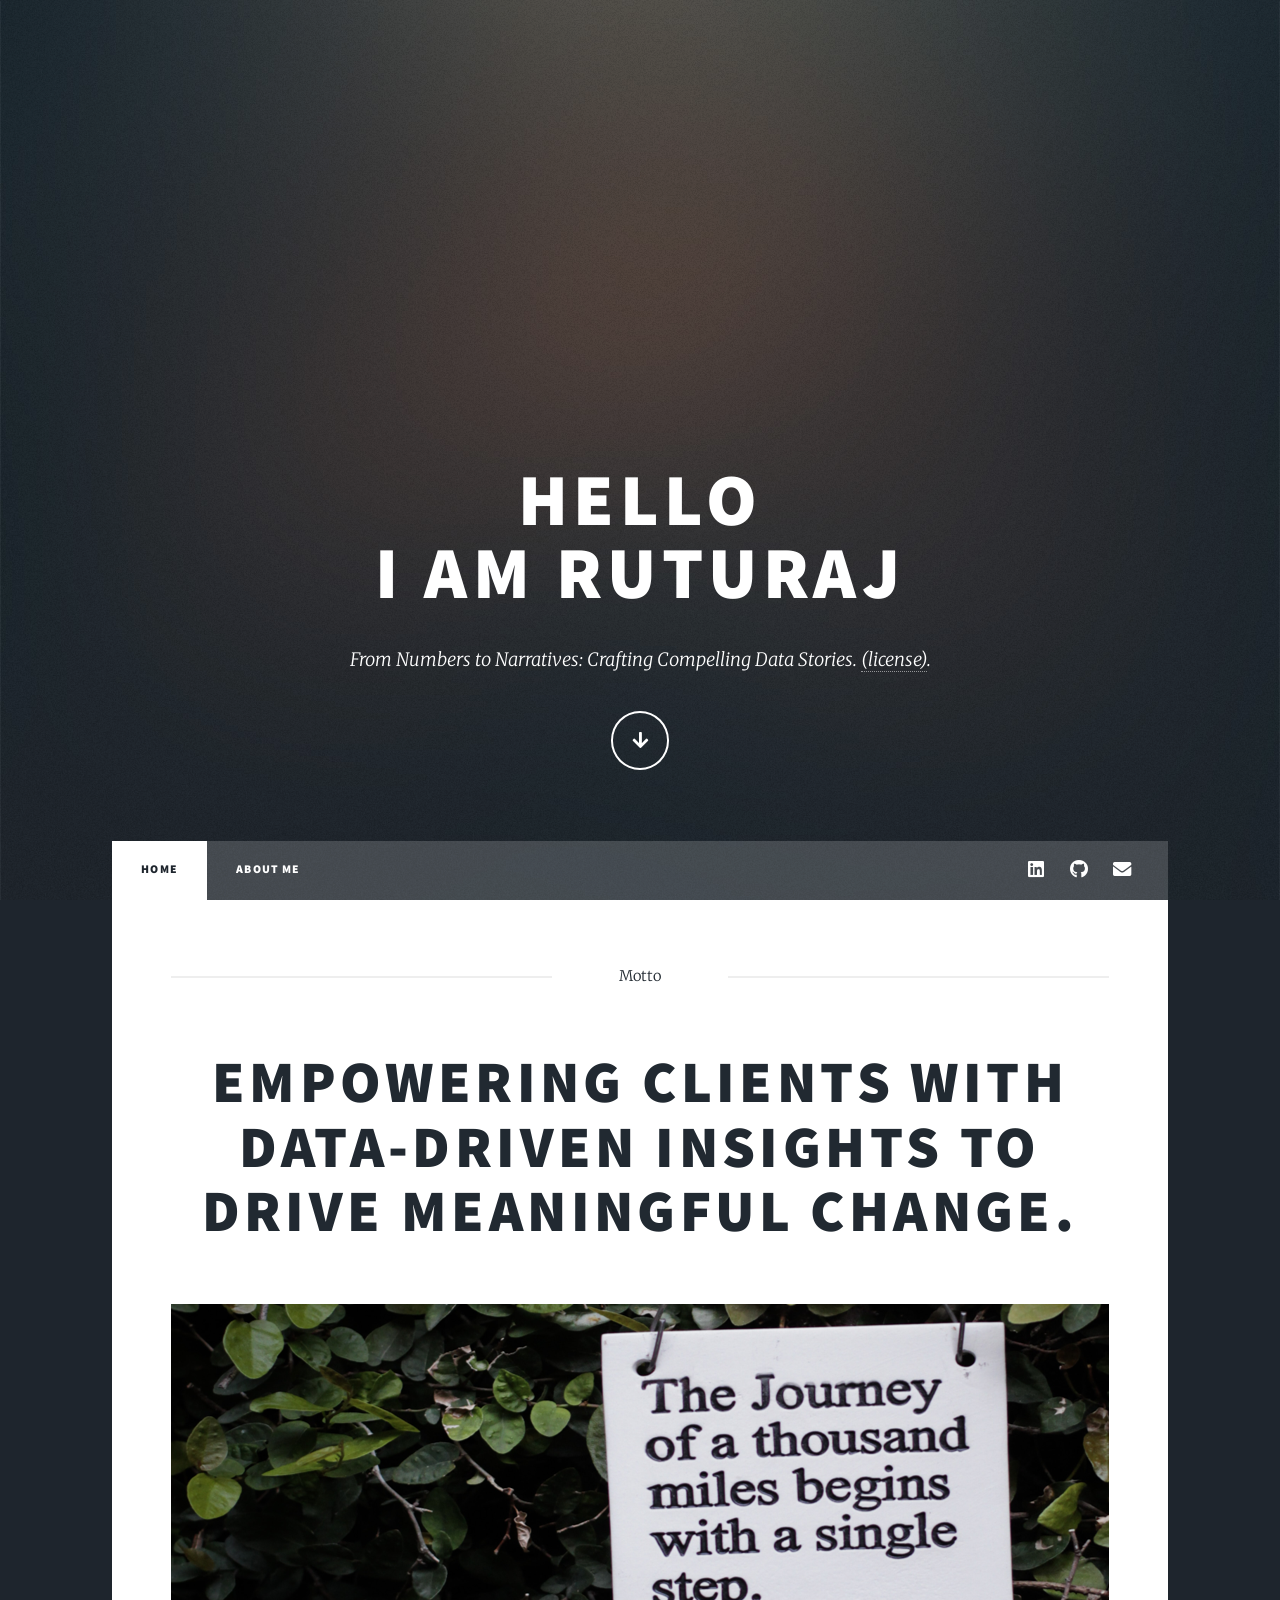
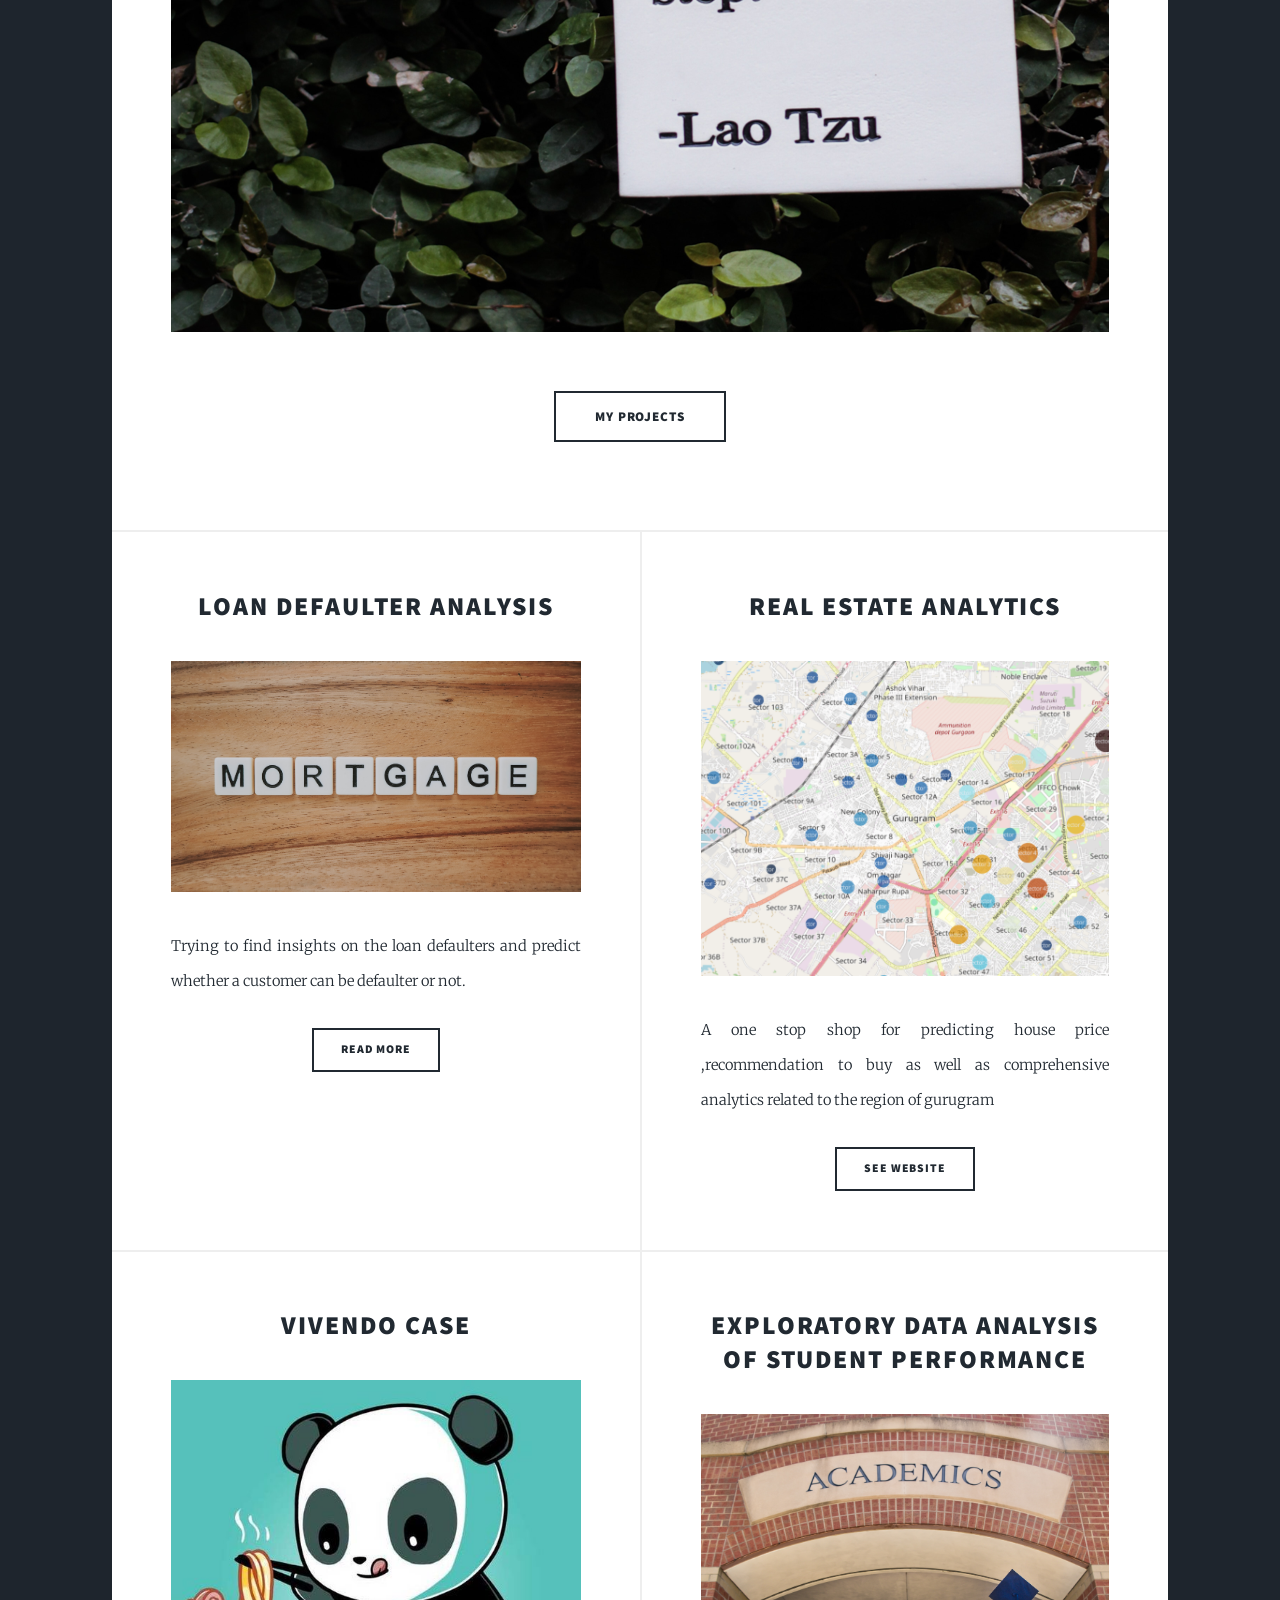
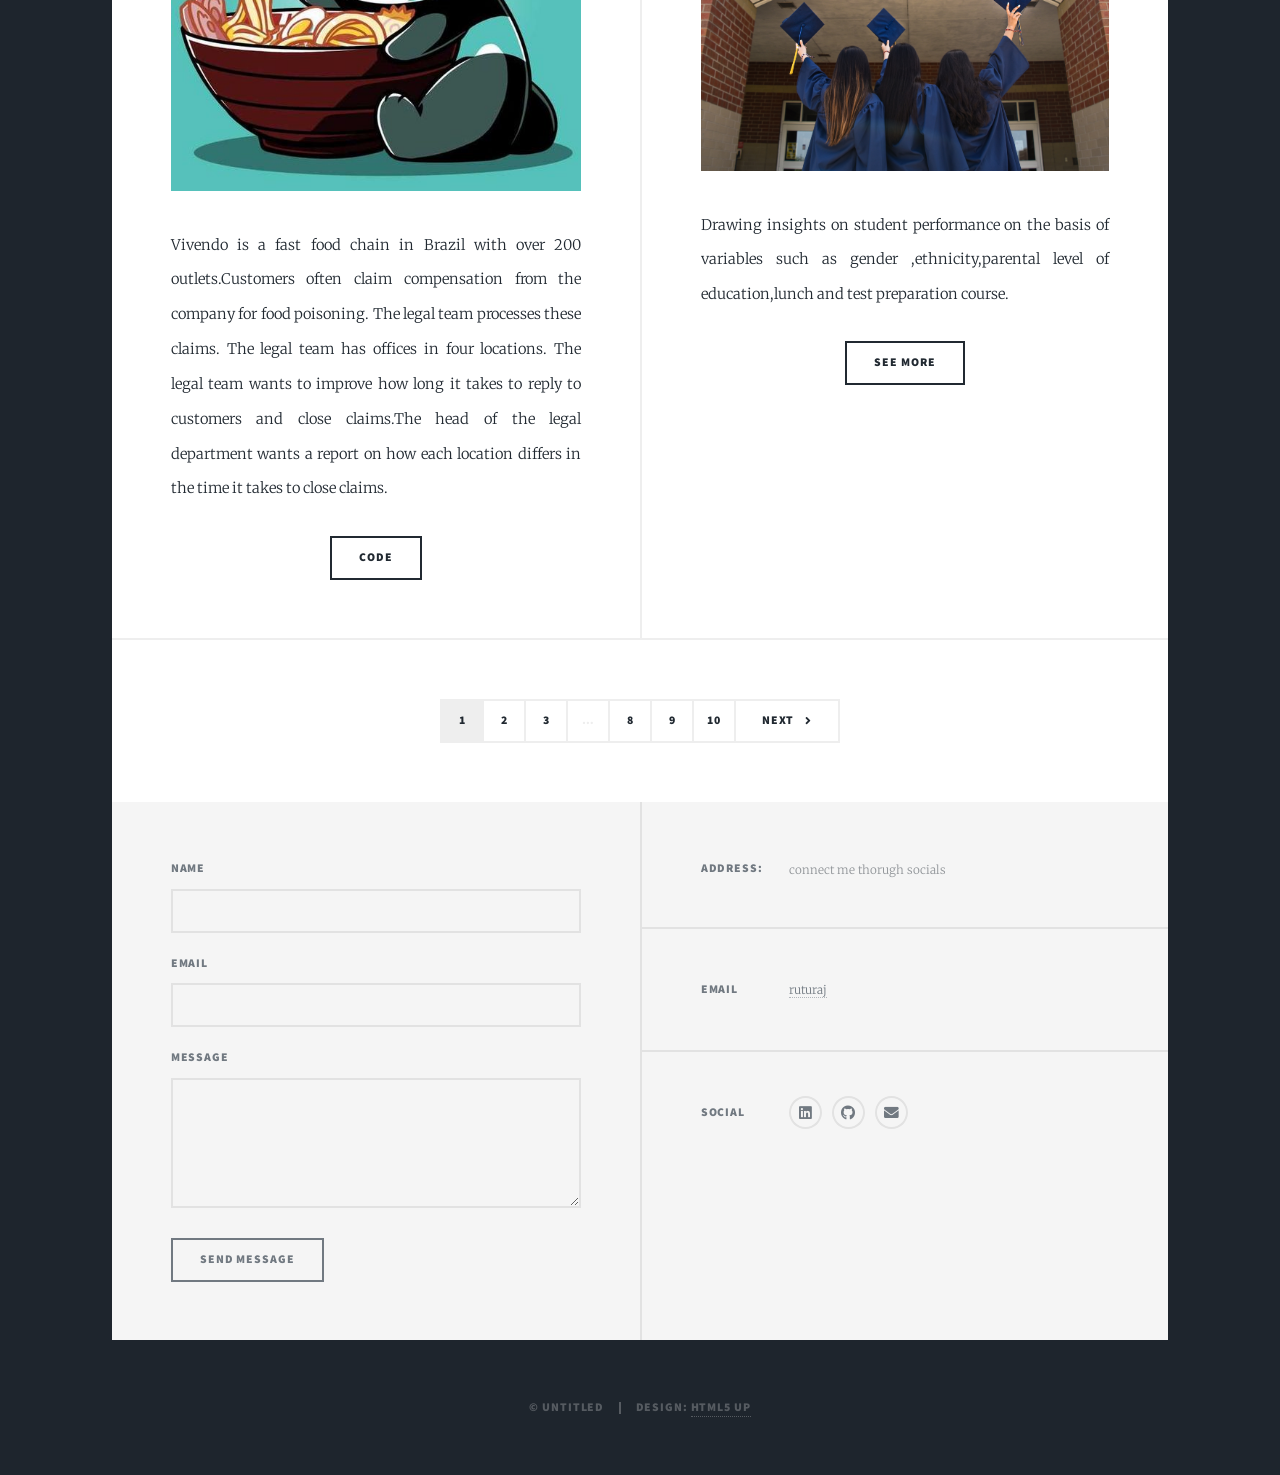
==== index.html @ 39f64245 "first commit" ====
<!DOCTYPE HTML>
<!--
	Massively by HTML5 UP
	html5up.net | @ajlkn
	Free for personal and commercial use under the CCA 3.0 license (html5up.net/license)
-->
<html>
	<head>
		<title>Ruturaj</title>
		<meta charset="utf-8" />
		<meta name="viewport" content="width=device-width, initial-scale=1, user-scalable=no" />
		<link rel="stylesheet" href="assets/css/main.css" />
		<noscript><link rel="stylesheet" href="assets/css/noscript.css" /></noscript>
	</head>
	<body class="is-preload">

		<!-- Wrapper -->
			<div id="wrapper" class="fade-in">

				<!-- Intro -->
					<div id="intro">
						<h1>Hello<br />
						I am Ruturaj</h1>
						
						<p>From Numbers to Narratives: Crafting Compelling Data Stories.
							 <a href="https://html5up.net/license">(license)</a>.</p>
						<ul class="actions">
							<li><a href="#header" class="button icon solid solo fa-arrow-down scrolly">Continue</a></li>
						</ul>
					</div>

				<!-- Header -->
					<header id="header">
						<a href="index.html" class="logo">Portfolio</a>
					</header>

				<!-- Nav -->
					<nav id="nav">
						<ul class="links">
							<li class="active"><a href="index.html">Home</a></li>
							
							<li><a href="elements.html">About Me</a></li>
						</ul>
						<ul class="icons">
							<li><a href="https://www.linkedin.com/in/ruturaj-desai-604521191/" class="icon brands fa-linkedin"><span class="label">LinkedIn</span></a></li>
							<li><a href="https://github.com/Rutu-RD" class="icon brands fa-github"><span class="label">GitHub</span></a></li>
							<li><a href="mailto:ruturaj_1998@outlook.com" class="icon solid fa-envelope"><span class="label">Email</span></a></li>
						</ul>
					</nav>

				<!-- Main -->
					<div id="main">

						<!-- Featured Post -->
						<article class="post featured">
							<header class="major">
								<span class="date">Motto</span>
								<h2><a href="#">Empowering clients with data-driven insights to drive meaningful change.</a></h2>
							</header>
							<a href="#" class="image main"><img src="images\quote.png" alt="" style="width: 1200px;" /></a>
							<ul class="actions special">
								<li><a class="button large">My Projects </a></li>
							</ul>
						</article>
						
						

						<!-- Posts -->
							<section class="posts">
								
								<article>
									<header>
										
										<h2><a href="#">Loan defaulter analysis<br />
										</a></h2>
									</header>
									<a href="#" class="image fit"><img src="images\loan-default.jpg" alt="" /></a>
									<p>Trying to find insights on the loan defaulters and predict whether a customer can be defaulter or not. </p>
									<ul class="actions special">
										<li><a href="https://github.com/Rutu-RD/loan_default" class="button">Read More</a></li>
									</ul>
								</article>
								<article>
									<header>

										<h2><a href="#">Real Estate Analytics<br />
										</h2>
									</header>
									<a href="#" class="image fit"><img src="images\newplot.png" alt="" /></a>
									<p>A one stop shop for predicting house price ,recommendation to buy as well as comprehensive analytics related to the region of gurugram</p>
									<ul class="actions special">
										<li><a href="#" class="button">See Website</a></li>
									</ul>
								</article>
								<article>
									<header>
										
										<h2><a href="#">Vivendo case<br />
										</h2>
									</header>
									<a href="#" class="image fit"><img src="images\panda-food.jpg" alt="" /></a>
									<p>Vivendo is a fast food chain in Brazil with over 200 outlets.Customers often claim compensation from the company for food poisoning. The legal team processes these claims. The legal team has offices in four locations. The legal team wants to improve how long it takes to reply to customers and close claims.The head of the legal department wants a report on how each location differs in the time it takes to close claims.</p>
									<ul class="actions special">
										<li><a href="https://github.com/Rutu-RD/datacamp_data_analyst/blob/main/datacamp_data_analyst.ipynb" class="button">Code</a></li>
									</ul>
								</article>
								<article>
									<header>
										
										<h2><a href="#">Exploratory Data analysis  <br />
											of student performance</a></h2>
									</header>
									<a href="#" class="image fit"><img src="images\acad.jpg" alt="" /></a>
									<p>Drawing insights on student performance on the basis of variables such as gender ,ethnicity,parental level of education,lunch and test preparation course.</p>
									<ul class="actions special">
										<li><a href="https://github.com/Rutu-RD/ML-project/blob/main/notebook/eda.ipynb" class="button">See More</a></li>
									</ul>
								</article>
								
							</section>

						<!-- Footer -->
							<footer>
								<div class="pagination">
									<!--<a href="#" class="previous">Prev</a>-->
									<a href="#" class="page active">1</a>
									<a href="#" class="page">2</a>
									<a href="#" class="page">3</a>
									<span class="extra">&hellip;</span>
									<a href="#" class="page">8</a>
									<a href="#" class="page">9</a>
									<a href="#" class="page">10</a>
									<a href="#" class="next">Next</a>
								</div>
							</footer>

					</div>

				<!-- Footer -->
					<footer id="footer">
						<section>
							<form method="post" action="#">
								<div class="fields">
									<div class="field">
										<label for="name">Name</label>
										<input type="text" name="name" id="name" />
									</div>
									<div class="field">
										<label for="email">Email</label>
										<input type="text" name="email" id="email" />
									</div>
									<div class="field">
										<label for="message">Message</label>
										<textarea name="message" id="message" rows="3"></textarea>
									</div>
								</div>
								<ul class="actions">
									<li><input type="submit" value="Send Message" /></li>
								</ul>
							</form>
						</section>
						<section class="split contact">
							<section class="alt">
								<h3>Address:</h3>
								<p> connect me thorugh socials<br />
								</p>
							</section>
							
							<section>
								<h3>Email</h3>
								<p><a href="mailto:ruturaj_1998@outlook.com">ruturaj</a></p>
							</section>
							<section>
								<h3>Social</h3>
								<ul class="icons alt">
									<li><a href="https://www.linkedin.com/in/ruturaj-desai-604521191/" class="icon brands fa-linkedin"><span class="label">LinkedIn</span></a></li>
									<li><a href="https://github.com/Rutu-RD" class="icon brands fa-github"><span class="label">GitHub</span></a></li>
									<li><a href="mailto:ruturaj_1998@outlook.com" class="icon solid fa-envelope"><span class="label">Email</span></a></li>
								</ul>
							</section>
						</section>
					</footer>

					

				<!-- Copyright -->
					<div id="copyright">
						<ul><li>&copy; Untitled</li><li>Design: <a href="https://html5up.net">HTML5 UP</a></li></ul>
					</div>

			</div>

		<!-- Scripts -->
			<script src="assets/js/jquery.min.js"></script>
			<script src="assets/js/jquery.scrollex.min.js"></script>
			<script src="assets/js/jquery.scrolly.min.js"></script>
			<script src="assets/js/browser.min.js"></script>
			<script src="assets/js/breakpoints.min.js"></script>
			<script src="assets/js/util.js"></script>
			<script src="assets/js/main.js"></script>

	</body>
</html>
---- assets/css/main.css ----
@import url(fontawesome-all.min.css);
@import url("https://fonts.googleapis.com/css?family=Merriweather:300,700,300italic,700italic|Source+Sans+Pro:900");

/*
	Massively by HTML5 UP
	html5up.net | @ajlkn
	Free for personal and commercial use under the CCA 3.0 license (html5up.net/license)
*/

html, body, div, span, applet, object,
iframe, h1, h2, h3, h4, h5, h6, p, blockquote,
pre, a, abbr, acronym, address, big, cite,
code, del, dfn, em, img, ins, kbd, q, s, samp,
small, strike, strong, sub, sup, tt, var, b,
u, i, center, dl, dt, dd, ol, ul, li, fieldset,
form, label, legend, table, caption, tbody,
tfoot, thead, tr, th, td, article, aside,
canvas, details, embed, figure, figcaption,
footer, header, hgroup, menu, nav, output, ruby,
section, summary, time, mark, audio, video {
	margin: 0;
	padding: 0;
	border: 0;
	font-size: 100%;
	font: inherit;
	vertical-align: baseline;}

article, aside, details, figcaption, figure,
footer, header, hgroup, menu, nav, section {
	display: block;}

body {
	line-height: 1;
}

ol, ul {
	list-style: none;
}

blockquote, q {
	quotes: none;
}

	blockquote:before, blockquote:after, q:before, q:after {
		content: '';
		content: none;
	}

table {
	border-collapse: collapse;
	border-spacing: 0;
}

body {
	-webkit-text-size-adjust: none;
}

mark {
	background-color: transparent;
	color: inherit;
}

input::-moz-focus-inner {
	border: 0;
	padding: 0;
}

input, select, textarea {
	-moz-appearance: none;
	-webkit-appearance: none;
	-ms-appearance: none;
	appearance: none;
}

/* Basic */

	@-ms-viewport {
		width: device-width;
	}

	body {
		-ms-overflow-style: scrollbar;
	}

	@media screen and (max-width: 480px) {

		html, body {
			min-width: 320px;
		}

	}

	html {
		box-sizing: border-box;
	}

	*, *:before, *:after {
		box-sizing: inherit;
	}

	body {
		background-color: #1e252d;
	}

		body.is-preload *, body.is-preload *:before, body.is-preload *:after {
			-moz-animation: none !important;
			-webkit-animation: none !important;
			-ms-animation: none !important;
			animation: none !important;
			-moz-transition: none !important;
			-webkit-transition: none !important;
			-ms-transition: none !important;
			transition: none !important;
		}

/* Type */

	html {
		font-size: 16pt;
	}

		@media screen and (max-width: 1680px) {

			html {
				font-size: 12pt;
			}

		}

		@media screen and (max-width: 1280px) {

			html {
				font-size: 11pt;
			}

		}

		@media screen and (max-width: 360px) {

			html {
				font-size: 10pt;
			}

		}

	body {
		color: #212931;
	}

	body, input, select, textarea {
		font-family: "Merriweather", Georgia, serif;
		font-weight: 300;
		font-size: 1rem;
		line-height: 2.375;
	}

	a {
		-moz-transition: color 0.2s ease-in-out, background-color 0.2s ease-in-out, border-color 0.2s ease-in-out, box-shadow 0.2s ease-in-out;
		-webkit-transition: color 0.2s ease-in-out, background-color 0.2s ease-in-out, border-color 0.2s ease-in-out, box-shadow 0.2s ease-in-out;
		-ms-transition: color 0.2s ease-in-out, background-color 0.2s ease-in-out, border-color 0.2s ease-in-out, box-shadow 0.2s ease-in-out;
		transition: color 0.2s ease-in-out, background-color 0.2s ease-in-out, border-color 0.2s ease-in-out, box-shadow 0.2s ease-in-out;
		border-bottom: dotted 1px;
		text-decoration: none;
	}

		a:hover {
			border-bottom-color: transparent;
		}

	strong, b {
		font-weight: 600;
	}

	em, i {
		font-style: italic;
	}

	p {
		text-align: justify;
		margin: 0 0 2rem 0;
	}

	h1, h2, h3, h4, h5, h6 {
		font-family: "Source Sans Pro", Helvetica, sans-serif;
		font-weight: 900;
		line-height: 1.5;
		letter-spacing: 0.075em;
		text-transform: uppercase;
		margin: 0 0 1rem 0;
	}

		h1 a, h2 a, h3 a, h4 a, h5 a, h6 a {
			border-bottom: 0;
			color: inherit;
			text-decoration: none;
		}

	h1 {
		font-size: 4rem;
		line-height: 1.1;
		margin: 0 0 2rem 0;
	}

	h2 {
		font-size: 1.75rem;
		line-height: 1.3;
		margin: 0 0 1.5rem 0;
	}

	h3 {
		font-size: 1.25rem;
		margin: 0 0 1.5rem 0;
	}

	h4 {
		font-size: 1rem;
	}

	h5 {
		font-size: 0.9rem;
	}

	h6 {
		font-size: 0.8rem;
	}

	sub {
		font-size: 0.8rem;
		position: relative;
		top: 0.5rem;
	}

	sup {
		font-size: 0.8rem;
		position: relative;
		top: -0.5rem;
	}

	blockquote {
		border-left: solid 4px;
		font-style: italic;
		margin: 0 0 2rem 0;
		padding: 0.5rem 0 0.5rem 2rem;
	}

	code {
		border: solid 2px;
		font-family: "Courier New", monospace;
		font-size: 0.9rem;
		margin: 0 0.25rem;
		padding: 0.25rem 0.65rem;
	}

	pre {
		-webkit-overflow-scrolling: touch;
		font-family: "Courier New", monospace;
		font-size: 0.9rem;
		margin: 0 0 2rem 0;
	}

		pre code {
			display: block;
			line-height: 1.75;
			padding: 1rem 1.5rem;
			overflow-x: auto;
		}

	hr {
		border: 0;
		border-bottom: solid 2px;
		margin: 3rem 0;
	}

		hr.major {
			margin: 5rem 0;
		}

	.align-left {
		text-align: left;
	}

	.align-center {
		text-align: center;
	}

	.align-right {
		text-align: right;
	}

	input, select, textarea {
		color: #212931;
	}

	a {
		color: #212931;
		border-bottom-color: rgba(33, 41, 49, 0.5);
	}

		a:hover {
			border-bottom-color: transparent;
			color: #18bfef !important;
		}

	strong, b {
		color: #212931;
	}

	h1, h2, h3, h4, h5, h6 {
		color: #212931;
	}

	blockquote {
		border-left-color: #eeeeee;
	}

	code {
		background: rgba(220, 220, 220, 0.25);
		border-color: #eeeeee;
	}

	hr {
		border-bottom-color: #eeeeee;
	}

/* Row */

	.row {
		display: flex;
		flex-wrap: wrap;
		box-sizing: border-box;
		align-items: stretch;
	}

		.row > * {
			box-sizing: border-box;
		}

		.row.gtr-uniform > * > :last-child {
			margin-bottom: 0;
		}

		.row.aln-left {
			justify-content: flex-start;
		}

		.row.aln-center {
			justify-content: center;
		}

		.row.aln-right {
			justify-content: flex-end;
		}

		.row.aln-top {
			align-items: flex-start;
		}

		.row.aln-middle {
			align-items: center;
		}

		.row.aln-bottom {
			align-items: flex-end;
		}

		.row > .imp {
			order: -1;
		}

		.row > .col-1 {
			width: 8.33333%;
		}

		.row > .off-1 {
			margin-left: 8.33333%;
		}

		.row > .col-2 {
			width: 16.66667%;
		}

		.row > .off-2 {
			margin-left: 16.66667%;
		}

		.row > .col-3 {
			width: 25%;
		}

		.row > .off-3 {
			margin-left: 25%;
		}

		.row > .col-4 {
			width: 33.33333%;
		}

		.row > .off-4 {
			margin-left: 33.33333%;
		}

		.row > .col-5 {
			width: 41.66667%;
		}

		.row > .off-5 {
			margin-left: 41.66667%;
		}

		.row > .col-6 {
			width: 50%;
		}

		.row > .off-6 {
			margin-left: 50%;
		}

		.row > .col-7 {
			width: 58.33333%;
		}

		.row > .off-7 {
			margin-left: 58.33333%;
		}

		.row > .col-8 {
			width: 66.66667%;
		}

		.row > .off-8 {
			margin-left: 66.66667%;
		}

		.row > .col-9 {
			width: 75%;
		}

		.row > .off-9 {
			margin-left: 75%;
		}

		.row > .col-10 {
			width: 83.33333%;
		}

		.row > .off-10 {
			margin-left: 83.33333%;
		}

		.row > .col-11 {
			width: 91.66667%;
		}

		.row > .off-11 {
			margin-left: 91.66667%;
		}

		.row > .col-12 {
			width: 100%;
		}

		.row > .off-12 {
			margin-left: 100%;
		}

		.row.gtr-0 {
			margin-top: 0;
			margin-left: 0rem;
		}

			.row.gtr-0 > * {
				padding: 0 0 0 0rem;
			}

			.row.gtr-0.gtr-uniform {
				margin-top: 0rem;
			}

				.row.gtr-0.gtr-uniform > * {
					padding-top: 0rem;
				}

		.row.gtr-25 {
			margin-top: 0;
			margin-left: -0.375rem;
		}

			.row.gtr-25 > * {
				padding: 0 0 0 0.375rem;
			}

			.row.gtr-25.gtr-uniform {
				margin-top: -0.375rem;
			}

				.row.gtr-25.gtr-uniform > * {
					padding-top: 0.375rem;
				}

		.row.gtr-50 {
			margin-top: 0;
			margin-left: -0.75rem;
		}

			.row.gtr-50 > * {
				padding: 0 0 0 0.75rem;
			}

			.row.gtr-50.gtr-uniform {
				margin-top: -0.75rem;
			}

				.row.gtr-50.gtr-uniform > * {
					padding-top: 0.75rem;
				}

		.row {
			margin-top: 0;
			margin-left: -1.5rem;
		}

			.row > * {
				padding: 0 0 0 1.5rem;
			}

			.row.gtr-uniform {
				margin-top: -1.5rem;
			}

				.row.gtr-uniform > * {
					padding-top: 1.5rem;
				}

		.row.gtr-150 {
			margin-top: 0;
			margin-left: -2.25rem;
		}

			.row.gtr-150 > * {
				padding: 0 0 0 2.25rem;
			}

			.row.gtr-150.gtr-uniform {
				margin-top: -2.25rem;
			}

				.row.gtr-150.gtr-uniform > * {
					padding-top: 2.25rem;
				}

		.row.gtr-200 {
			margin-top: 0;
			margin-left: -3rem;
		}

			.row.gtr-200 > * {
				padding: 0 0 0 3rem;
			}

			.row.gtr-200.gtr-uniform {
				margin-top: -3rem;
			}

				.row.gtr-200.gtr-uniform > * {
					padding-top: 3rem;
				}

		@media screen and (max-width: 1680px) {

			.row {
				display: flex;
				flex-wrap: wrap;
				box-sizing: border-box;
				align-items: stretch;
			}

				.row > * {
					box-sizing: border-box;
				}

				.row.gtr-uniform > * > :last-child {
					margin-bottom: 0;
				}

				.row.aln-left {
					justify-content: flex-start;
				}

				.row.aln-center {
					justify-content: center;
				}

				.row.aln-right {
					justify-content: flex-end;
				}

				.row.aln-top {
					align-items: flex-start;
				}

				.row.aln-middle {
					align-items: center;
				}

				.row.aln-bottom {
					align-items: flex-end;
				}

				.row > .imp-xlarge {
					order: -1;
				}

				.row > .col-1-xlarge {
					width: 8.33333%;
				}

				.row > .off-1-xlarge {
					margin-left: 8.33333%;
				}

				.row > .col-2-xlarge {
					width: 16.66667%;
				}

				.row > .off-2-xlarge {
					margin-left: 16.66667%;
				}

				.row > .col-3-xlarge {
					width: 25%;
				}

				.row > .off-3-xlarge {
					margin-left: 25%;
				}

				.row > .col-4-xlarge {
					width: 33.33333%;
				}

				.row > .off-4-xlarge {
					margin-left: 33.33333%;
				}

				.row > .col-5-xlarge {
					width: 41.66667%;
				}

				.row > .off-5-xlarge {
					margin-left: 41.66667%;
				}

				.row > .col-6-xlarge {
					width: 50%;
				}

				.row > .off-6-xlarge {
					margin-left: 50%;
				}

				.row > .col-7-xlarge {
					width: 58.33333%;
				}

				.row > .off-7-xlarge {
					margin-left: 58.33333%;
				}

				.row > .col-8-xlarge {
					width: 66.66667%;
				}

				.row > .off-8-xlarge {
					margin-left: 66.66667%;
				}

				.row > .col-9-xlarge {
					width: 75%;
				}

				.row > .off-9-xlarge {
					margin-left: 75%;
				}

				.row > .col-10-xlarge {
					width: 83.33333%;
				}

				.row > .off-10-xlarge {
					margin-left: 83.33333%;
				}

				.row > .col-11-xlarge {
					width: 91.66667%;
				}

				.row > .off-11-xlarge {
					margin-left: 91.66667%;
				}

				.row > .col-12-xlarge {
					width: 100%;
				}

				.row > .off-12-xlarge {
					margin-left: 100%;
				}

				.row.gtr-0 {
					margin-top: 0;
					margin-left: 0rem;
				}

					.row.gtr-0 > * {
						padding: 0 0 0 0rem;
					}

					.row.gtr-0.gtr-uniform {
						margin-top: 0rem;
					}

						.row.gtr-0.gtr-uniform > * {
							padding-top: 0rem;
						}

				.row.gtr-25 {
					margin-top: 0;
					margin-left: -0.375rem;
				}

					.row.gtr-25 > * {
						padding: 0 0 0 0.375rem;
					}

					.row.gtr-25.gtr-uniform {
						margin-top: -0.375rem;
					}

						.row.gtr-25.gtr-uniform > * {
							padding-top: 0.375rem;
						}

				.row.gtr-50 {
					margin-top: 0;
					margin-left: -0.75rem;
				}

					.row.gtr-50 > * {
						padding: 0 0 0 0.75rem;
					}

					.row.gtr-50.gtr-uniform {
						margin-top: -0.75rem;
					}

						.row.gtr-50.gtr-uniform > * {
							padding-top: 0.75rem;
						}

				.row {
					margin-top: 0;
					margin-left: -1.5rem;
				}

					.row > * {
						padding: 0 0 0 1.5rem;
					}

					.row.gtr-uniform {
						margin-top: -1.5rem;
					}

						.row.gtr-uniform > * {
							padding-top: 1.5rem;
						}

				.row.gtr-150 {
					margin-top: 0;
					margin-left: -2.25rem;
				}

					.row.gtr-150 > * {
						padding: 0 0 0 2.25rem;
					}

					.row.gtr-150.gtr-uniform {
						margin-top: -2.25rem;
					}

						.row.gtr-150.gtr-uniform > * {
							padding-top: 2.25rem;
						}

				.row.gtr-200 {
					margin-top: 0;
					margin-left: -3rem;
				}

					.row.gtr-200 > * {
						padding: 0 0 0 3rem;
					}

					.row.gtr-200.gtr-uniform {
						margin-top: -3rem;
					}

						.row.gtr-200.gtr-uniform > * {
							padding-top: 3rem;
						}

		}

		@media screen and (max-width: 1280px) {

			.row {
				display: flex;
				flex-wrap: wrap;
				box-sizing: border-box;
				align-items: stretch;
			}

				.row > * {
					box-sizing: border-box;
				}

				.row.gtr-uniform > * > :last-child {
					margin-bottom: 0;
				}

				.row.aln-left {
					justify-content: flex-start;
				}

				.row.aln-center {
					justify-content: center;
				}

				.row.aln-right {
					justify-content: flex-end;
				}

				.row.aln-top {
					align-items: flex-start;
				}

				.row.aln-middle {
					align-items: center;
				}

				.row.aln-bottom {
					align-items: flex-end;
				}

				.row > .imp-large {
					order: -1;
				}

				.row > .col-1-large {
					width: 8.33333%;
				}

				.row > .off-1-large {
					margin-left: 8.33333%;
				}

				.row > .col-2-large {
					width: 16.66667%;
				}

				.row > .off-2-large {
					margin-left: 16.66667%;
				}

				.row > .col-3-large {
					width: 25%;
				}

				.row > .off-3-large {
					margin-left: 25%;
				}

				.row > .col-4-large {
					width: 33.33333%;
				}

				.row > .off-4-large {
					margin-left: 33.33333%;
				}

				.row > .col-5-large {
					width: 41.66667%;
				}

				.row > .off-5-large {
					margin-left: 41.66667%;
				}

				.row > .col-6-large {
					width: 50%;
				}

				.row > .off-6-large {
					margin-left: 50%;
				}

				.row > .col-7-large {
					width: 58.33333%;
				}

				.row > .off-7-large {
					margin-left: 58.33333%;
				}

				.row > .col-8-large {
					width: 66.66667%;
				}

				.row > .off-8-large {
					margin-left: 66.66667%;
				}

				.row > .col-9-large {
					width: 75%;
				}

				.row > .off-9-large {
					margin-left: 75%;
				}

				.row > .col-10-large {
					width: 83.33333%;
				}

				.row > .off-10-large {
					margin-left: 83.33333%;
				}

				.row > .col-11-large {
					width: 91.66667%;
				}

				.row > .off-11-large {
					margin-left: 91.66667%;
				}

				.row > .col-12-large {
					width: 100%;
				}

				.row > .off-12-large {
					margin-left: 100%;
				}

				.row.gtr-0 {
					margin-top: 0;
					margin-left: 0rem;
				}

					.row.gtr-0 > * {
						padding: 0 0 0 0rem;
					}

					.row.gtr-0.gtr-uniform {
						margin-top: 0rem;
					}

						.row.gtr-0.gtr-uniform > * {
							padding-top: 0rem;
						}

				.row.gtr-25 {
					margin-top: 0;
					margin-left: -0.375rem;
				}

					.row.gtr-25 > * {
						padding: 0 0 0 0.375rem;
					}

					.row.gtr-25.gtr-uniform {
						margin-top: -0.375rem;
					}

						.row.gtr-25.gtr-uniform > * {
							padding-top: 0.375rem;
						}

				.row.gtr-50 {
					margin-top: 0;
					margin-left: -0.75rem;
				}

					.row.gtr-50 > * {
						padding: 0 0 0 0.75rem;
					}

					.row.gtr-50.gtr-uniform {
						margin-top: -0.75rem;
					}

						.row.gtr-50.gtr-uniform > * {
							padding-top: 0.75rem;
						}

				.row {
					margin-top: 0;
					margin-left: -1.5rem;
				}

					.row > * {
						padding: 0 0 0 1.5rem;
					}

					.row.gtr-uniform {
						margin-top: -1.5rem;
					}

						.row.gtr-uniform > * {
							padding-top: 1.5rem;
						}

				.row.gtr-150 {
					margin-top: 0;
					margin-left: -2.25rem;
				}

					.row.gtr-150 > * {
						padding: 0 0 0 2.25rem;
					}

					.row.gtr-150.gtr-uniform {
						margin-top: -2.25rem;
					}

						.row.gtr-150.gtr-uniform > * {
							padding-top: 2.25rem;
						}

				.row.gtr-200 {
					margin-top: 0;
					margin-left: -3rem;
				}

					.row.gtr-200 > * {
						padding: 0 0 0 3rem;
					}

					.row.gtr-200.gtr-uniform {
						margin-top: -3rem;
					}

						.row.gtr-200.gtr-uniform > * {
							padding-top: 3rem;
						}

		}

		@media screen and (max-width: 980px) {

			.row {
				display: flex;
				flex-wrap: wrap;
				box-sizing: border-box;
				align-items: stretch;
			}

				.row > * {
					box-sizing: border-box;
				}

				.row.gtr-uniform > * > :last-child {
					margin-bottom: 0;
				}

				.row.aln-left {
					justify-content: flex-start;
				}

				.row.aln-center {
					justify-content: center;
				}

				.row.aln-right {
					justify-content: flex-end;
				}

				.row.aln-top {
					align-items: flex-start;
				}

				.row.aln-middle {
					align-items: center;
				}

				.row.aln-bottom {
					align-items: flex-end;
				}

				.row > .imp-medium {
					order: -1;
				}

				.row > .col-1-medium {
					width: 8.33333%;
				}

				.row > .off-1-medium {
					margin-left: 8.33333%;
				}

				.row > .col-2-medium {
					width: 16.66667%;
				}

				.row > .off-2-medium {
					margin-left: 16.66667%;
				}

				.row > .col-3-medium {
					width: 25%;
				}

				.row > .off-3-medium {
					margin-left: 25%;
				}

				.row > .col-4-medium {
					width: 33.33333%;
				}

				.row > .off-4-medium {
					margin-left: 33.33333%;
				}

				.row > .col-5-medium {
					width: 41.66667%;
				}

				.row > .off-5-medium {
					margin-left: 41.66667%;
				}

				.row > .col-6-medium {
					width: 50%;
				}

				.row > .off-6-medium {
					margin-left: 50%;
				}

				.row > .col-7-medium {
					width: 58.33333%;
				}

				.row > .off-7-medium {
					margin-left: 58.33333%;
				}

				.row > .col-8-medium {
					width: 66.66667%;
				}

				.row > .off-8-medium {
					margin-left: 66.66667%;
				}

				.row > .col-9-medium {
					width: 75%;
				}

				.row > .off-9-medium {
					margin-left: 75%;
				}

				.row > .col-10-medium {
					width: 83.33333%;
				}

				.row > .off-10-medium {
					margin-left: 83.33333%;
				}

				.row > .col-11-medium {
					width: 91.66667%;
				}

				.row > .off-11-medium {
					margin-left: 91.66667%;
				}

				.row > .col-12-medium {
					width: 100%;
				}

				.row > .off-12-medium {
					margin-left: 100%;
				}

				.row.gtr-0 {
					margin-top: 0;
					margin-left: 0rem;
				}

					.row.gtr-0 > * {
						padding: 0 0 0 0rem;
					}

					.row.gtr-0.gtr-uniform {
						margin-top: 0rem;
					}

						.row.gtr-0.gtr-uniform > * {
							padding-top: 0rem;
						}

				.row.gtr-25 {
					margin-top: 0;
					margin-left: -0.375rem;
				}

					.row.gtr-25 > * {
						padding: 0 0 0 0.375rem;
					}

					.row.gtr-25.gtr-uniform {
						margin-top: -0.375rem;
					}

						.row.gtr-25.gtr-uniform > * {
							padding-top: 0.375rem;
						}

				.row.gtr-50 {
					margin-top: 0;
					margin-left: -0.75rem;
				}

					.row.gtr-50 > * {
						padding: 0 0 0 0.75rem;
					}

					.row.gtr-50.gtr-uniform {
						margin-top: -0.75rem;
					}

						.row.gtr-50.gtr-uniform > * {
							padding-top: 0.75rem;
						}

				.row {
					margin-top: 0;
					margin-left: -1.5rem;
				}

					.row > * {
						padding: 0 0 0 1.5rem;
					}

					.row.gtr-uniform {
						margin-top: -1.5rem;
					}

						.row.gtr-uniform > * {
							padding-top: 1.5rem;
						}

				.row.gtr-150 {
					margin-top: 0;
					margin-left: -2.25rem;
				}

					.row.gtr-150 > * {
						padding: 0 0 0 2.25rem;
					}

					.row.gtr-150.gtr-uniform {
						margin-top: -2.25rem;
					}

						.row.gtr-150.gtr-uniform > * {
							padding-top: 2.25rem;
						}

				.row.gtr-200 {
					margin-top: 0;
					margin-left: -3rem;
				}

					.row.gtr-200 > * {
						padding: 0 0 0 3rem;
					}

					.row.gtr-200.gtr-uniform {
						margin-top: -3rem;
					}

						.row.gtr-200.gtr-uniform > * {
							padding-top: 3rem;
						}

		}

		@media screen and (max-width: 736px) {

			.row {
				display: flex;
				flex-wrap: wrap;
				box-sizing: border-box;
				align-items: stretch;
			}

				.row > * {
					box-sizing: border-box;
				}

				.row.gtr-uniform > * > :last-child {
					margin-bottom: 0;
				}

				.row.aln-left {
					justify-content: flex-start;
				}

				.row.aln-center {
					justify-content: center;
				}

				.row.aln-right {
					justify-content: flex-end;
				}

				.row.aln-top {
					align-items: flex-start;
				}

				.row.aln-middle {
					align-items: center;
				}

				.row.aln-bottom {
					align-items: flex-end;
				}

				.row > .imp-small {
					order: -1;
				}

				.row > .col-1-small {
					width: 8.33333%;
				}

				.row > .off-1-small {
					margin-left: 8.33333%;
				}

				.row > .col-2-small {
					width: 16.66667%;
				}

				.row > .off-2-small {
					margin-left: 16.66667%;
				}

				.row > .col-3-small {
					width: 25%;
				}

				.row > .off-3-small {
					margin-left: 25%;
				}

				.row > .col-4-small {
					width: 33.33333%;
				}

				.row > .off-4-small {
					margin-left: 33.33333%;
				}

				.row > .col-5-small {
					width: 41.66667%;
				}

				.row > .off-5-small {
					margin-left: 41.66667%;
				}

				.row > .col-6-small {
					width: 50%;
				}

				.row > .off-6-small {
					margin-left: 50%;
				}

				.row > .col-7-small {
					width: 58.33333%;
				}

				.row > .off-7-small {
					margin-left: 58.33333%;
				}

				.row > .col-8-small {
					width: 66.66667%;
				}

				.row > .off-8-small {
					margin-left: 66.66667%;
				}

				.row > .col-9-small {
					width: 75%;
				}

				.row > .off-9-small {
					margin-left: 75%;
				}

				.row > .col-10-small {
					width: 83.33333%;
				}

				.row > .off-10-small {
					margin-left: 83.33333%;
				}

				.row > .col-11-small {
					width: 91.66667%;
				}

				.row > .off-11-small {
					margin-left: 91.66667%;
				}

				.row > .col-12-small {
					width: 100%;
				}

				.row > .off-12-small {
					margin-left: 100%;
				}

				.row.gtr-0 {
					margin-top: 0;
					margin-left: 0rem;
				}

					.row.gtr-0 > * {
						padding: 0 0 0 0rem;
					}

					.row.gtr-0.gtr-uniform {
						margin-top: 0rem;
					}

						.row.gtr-0.gtr-uniform > * {
							padding-top: 0rem;
						}

				.row.gtr-25 {
					margin-top: 0;
					margin-left: -0.375rem;
				}

					.row.gtr-25 > * {
						padding: 0 0 0 0.375rem;
					}

					.row.gtr-25.gtr-uniform {
						margin-top: -0.375rem;
					}

						.row.gtr-25.gtr-uniform > * {
							padding-top: 0.375rem;
						}

				.row.gtr-50 {
					margin-top: 0;
					margin-left: -0.75rem;
				}

					.row.gtr-50 > * {
						padding: 0 0 0 0.75rem;
					}

					.row.gtr-50.gtr-uniform {
						margin-top: -0.75rem;
					}

						.row.gtr-50.gtr-uniform > * {
							padding-top: 0.75rem;
						}

				.row {
					margin-top: 0;
					margin-left: -1.5rem;
				}

					.row > * {
						padding: 0 0 0 1.5rem;
					}

					.row.gtr-uniform {
						margin-top: -1.5rem;
					}

						.row.gtr-uniform > * {
							padding-top: 1.5rem;
						}

				.row.gtr-150 {
					margin-top: 0;
					margin-left: -2.25rem;
				}

					.row.gtr-150 > * {
						padding: 0 0 0 2.25rem;
					}

					.row.gtr-150.gtr-uniform {
						margin-top: -2.25rem;
					}

						.row.gtr-150.gtr-uniform > * {
							padding-top: 2.25rem;
						}

				.row.gtr-200 {
					margin-top: 0;
					margin-left: -3rem;
				}

					.row.gtr-200 > * {
						padding: 0 0 0 3rem;
					}

					.row.gtr-200.gtr-uniform {
						margin-top: -3rem;
					}

						.row.gtr-200.gtr-uniform > * {
							padding-top: 3rem;
						}

		}

		@media screen and (max-width: 480px) {

			.row {
				display: flex;
				flex-wrap: wrap;
				box-sizing: border-box;
				align-items: stretch;
			}

				.row > * {
					box-sizing: border-box;
				}

				.row.gtr-uniform > * > :last-child {
					margin-bottom: 0;
				}

				.row.aln-left {
					justify-content: flex-start;
				}

				.row.aln-center {
					justify-content: center;
				}

				.row.aln-right {
					justify-content: flex-end;
				}

				.row.aln-top {
					align-items: flex-start;
				}

				.row.aln-middle {
					align-items: center;
				}

				.row.aln-bottom {
					align-items: flex-end;
				}

				.row > .imp-xsmall {
					order: -1;
				}

				.row > .col-1-xsmall {
					width: 8.33333%;
				}

				.row > .off-1-xsmall {
					margin-left: 8.33333%;
				}

				.row > .col-2-xsmall {
					width: 16.66667%;
				}

				.row > .off-2-xsmall {
					margin-left: 16.66667%;
				}

				.row > .col-3-xsmall {
					width: 25%;
				}

				.row > .off-3-xsmall {
					margin-left: 25%;
				}

				.row > .col-4-xsmall {
					width: 33.33333%;
				}

				.row > .off-4-xsmall {
					margin-left: 33.33333%;
				}

				.row > .col-5-xsmall {
					width: 41.66667%;
				}

				.row > .off-5-xsmall {
					margin-left: 41.66667%;
				}

				.row > .col-6-xsmall {
					width: 50%;
				}

				.row > .off-6-xsmall {
					margin-left: 50%;
				}

				.row > .col-7-xsmall {
					width: 58.33333%;
				}

				.row > .off-7-xsmall {
					margin-left: 58.33333%;
				}

				.row > .col-8-xsmall {
					width: 66.66667%;
				}

				.row > .off-8-xsmall {
					margin-left: 66.66667%;
				}

				.row > .col-9-xsmall {
					width: 75%;
				}

				.row > .off-9-xsmall {
					margin-left: 75%;
				}

				.row > .col-10-xsmall {
					width: 83.33333%;
				}

				.row > .off-10-xsmall {
					margin-left: 83.33333%;
				}

				.row > .col-11-xsmall {
					width: 91.66667%;
				}

				.row > .off-11-xsmall {
					margin-left: 91.66667%;
				}

				.row > .col-12-xsmall {
					width: 100%;
				}

				.row > .off-12-xsmall {
					margin-left: 100%;
				}

				.row.gtr-0 {
					margin-top: 0;
					margin-left: 0rem;
				}

					.row.gtr-0 > * {
						padding: 0 0 0 0rem;
					}

					.row.gtr-0.gtr-uniform {
						margin-top: 0rem;
					}

						.row.gtr-0.gtr-uniform > * {
							padding-top: 0rem;
						}

				.row.gtr-25 {
					margin-top: 0;
					margin-left: -0.375rem;
				}

					.row.gtr-25 > * {
						padding: 0 0 0 0.375rem;
					}

					.row.gtr-25.gtr-uniform {
						margin-top: -0.375rem;
					}

						.row.gtr-25.gtr-uniform > * {
							padding-top: 0.375rem;
						}

				.row.gtr-50 {
					margin-top: 0;
					margin-left: -0.75rem;
				}

					.row.gtr-50 > * {
						padding: 0 0 0 0.75rem;
					}

					.row.gtr-50.gtr-uniform {
						margin-top: -0.75rem;
					}

						.row.gtr-50.gtr-uniform > * {
							padding-top: 0.75rem;
						}

				.row {
					margin-top: 0;
					margin-left: -1.5rem;
				}

					.row > * {
						padding: 0 0 0 1.5rem;
					}

					.row.gtr-uniform {
						margin-top: -1.5rem;
					}

						.row.gtr-uniform > * {
							padding-top: 1.5rem;
						}

				.row.gtr-150 {
					margin-top: 0;
					margin-left: -2.25rem;
				}

					.row.gtr-150 > * {
						padding: 0 0 0 2.25rem;
					}

					.row.gtr-150.gtr-uniform {
						margin-top: -2.25rem;
					}

						.row.gtr-150.gtr-uniform > * {
							padding-top: 2.25rem;
						}

				.row.gtr-200 {
					margin-top: 0;
					margin-left: -3rem;
				}

					.row.gtr-200 > * {
						padding: 0 0 0 3rem;
					}

					.row.gtr-200.gtr-uniform {
						margin-top: -3rem;
					}

						.row.gtr-200.gtr-uniform > * {
							padding-top: 3rem;
						}

		}

		@media screen and (max-width: 360px) {

			.row {
				display: flex;
				flex-wrap: wrap;
				box-sizing: border-box;
				align-items: stretch;
			}

				.row > * {
					box-sizing: border-box;
				}

				.row.gtr-uniform > * > :last-child {
					margin-bottom: 0;
				}

				.row.aln-left {
					justify-content: flex-start;
				}

				.row.aln-center {
					justify-content: center;
				}

				.row.aln-right {
					justify-content: flex-end;
				}

				.row.aln-top {
					align-items: flex-start;
				}

				.row.aln-middle {
					align-items: center;
				}

				.row.aln-bottom {
					align-items: flex-end;
				}

				.row > .imp-xxsmall {
					order: -1;
				}

				.row > .col-1-xxsmall {
					width: 8.33333%;
				}

				.row > .off-1-xxsmall {
					margin-left: 8.33333%;
				}

				.row > .col-2-xxsmall {
					width: 16.66667%;
				}

				.row > .off-2-xxsmall {
					margin-left: 16.66667%;
				}

				.row > .col-3-xxsmall {
					width: 25%;
				}

				.row > .off-3-xxsmall {
					margin-left: 25%;
				}

				.row > .col-4-xxsmall {
					width: 33.33333%;
				}

				.row > .off-4-xxsmall {
					margin-left: 33.33333%;
				}

				.row > .col-5-xxsmall {
					width: 41.66667%;
				}

				.row > .off-5-xxsmall {
					margin-left: 41.66667%;
				}

				.row > .col-6-xxsmall {
					width: 50%;
				}

				.row > .off-6-xxsmall {
					margin-left: 50%;
				}

				.row > .col-7-xxsmall {
					width: 58.33333%;
				}

				.row > .off-7-xxsmall {
					margin-left: 58.33333%;
				}

				.row > .col-8-xxsmall {
					width: 66.66667%;
				}

				.row > .off-8-xxsmall {
					margin-left: 66.66667%;
				}

				.row > .col-9-xxsmall {
					width: 75%;
				}

				.row > .off-9-xxsmall {
					margin-left: 75%;
				}

				.row > .col-10-xxsmall {
					width: 83.33333%;
				}

				.row > .off-10-xxsmall {
					margin-left: 83.33333%;
				}

				.row > .col-11-xxsmall {
					width: 91.66667%;
				}

				.row > .off-11-xxsmall {
					margin-left: 91.66667%;
				}

				.row > .col-12-xxsmall {
					width: 100%;
				}

				.row > .off-12-xxsmall {
					margin-left: 100%;
				}

				.row.gtr-0 {
					margin-top: 0;
					margin-left: 0rem;
				}

					.row.gtr-0 > * {
						padding: 0 0 0 0rem;
					}

					.row.gtr-0.gtr-uniform {
						margin-top: 0rem;
					}

						.row.gtr-0.gtr-uniform > * {
							padding-top: 0rem;
						}

				.row.gtr-25 {
					margin-top: 0;
					margin-left: -0.375rem;
				}

					.row.gtr-25 > * {
						padding: 0 0 0 0.375rem;
					}

					.row.gtr-25.gtr-uniform {
						margin-top: -0.375rem;
					}

						.row.gtr-25.gtr-uniform > * {
							padding-top: 0.375rem;
						}

				.row.gtr-50 {
					margin-top: 0;
					margin-left: -0.75rem;
				}

					.row.gtr-50 > * {
						padding: 0 0 0 0.75rem;
					}

					.row.gtr-50.gtr-uniform {
						margin-top: -0.75rem;
					}

						.row.gtr-50.gtr-uniform > * {
							padding-top: 0.75rem;
						}

				.row {
					margin-top: 0;
					margin-left: -1.5rem;
				}

					.row > * {
						padding: 0 0 0 1.5rem;
					}

					.row.gtr-uniform {
						margin-top: -1.5rem;
					}

						.row.gtr-uniform > * {
							padding-top: 1.5rem;
						}

				.row.gtr-150 {
					margin-top: 0;
					margin-left: -2.25rem;
				}

					.row.gtr-150 > * {
						padding: 0 0 0 2.25rem;
					}

					.row.gtr-150.gtr-uniform {
						margin-top: -2.25rem;
					}

						.row.gtr-150.gtr-uniform > * {
							padding-top: 2.25rem;
						}

				.row.gtr-200 {
					margin-top: 0;
					margin-left: -3rem;
				}

					.row.gtr-200 > * {
						padding: 0 0 0 3rem;
					}

					.row.gtr-200.gtr-uniform {
						margin-top: -3rem;
					}

						.row.gtr-200.gtr-uniform > * {
							padding-top: 3rem;
						}

		}

/* Box */

	.box {
		border: solid 2px;
		margin-bottom: 2rem;
		padding: 1.5rem;
	}

		.box > :last-child,
		.box > :last-child > :last-child,
		.box > :last-child > :last-child > :last-child {
			margin-bottom: 0;
		}

		.box.alt {
			border: 0;
			border-radius: 0;
			padding: 0;
		}

	.box {
		border-color: #eeeeee;
	}

/* Button */

	input[type="submit"],
	input[type="reset"],
	input[type="button"],
	button,
	.button {
		-moz-appearance: none;
		-webkit-appearance: none;
		-ms-appearance: none;
		appearance: none;
		-moz-transition: background-color 0.2s ease-in-out, box-shadow 0.2s ease-in-out, color 0.2s ease-in-out;
		-webkit-transition: background-color 0.2s ease-in-out, box-shadow 0.2s ease-in-out, color 0.2s ease-in-out;
		-ms-transition: background-color 0.2s ease-in-out, box-shadow 0.2s ease-in-out, color 0.2s ease-in-out;
		transition: background-color 0.2s ease-in-out, box-shadow 0.2s ease-in-out, color 0.2s ease-in-out;
		border: 0;
		border-radius: 0;
		cursor: pointer;
		display: inline-block;
		font-family: "Source Sans Pro", Helvetica, sans-serif;
		font-size: 0.8rem;
		font-weight: 900;
		letter-spacing: 0.075em;
		height: 3rem;
		line-height: 3rem;
		padding: 0 2rem;
		text-align: center;
		text-decoration: none;
		text-transform: uppercase;
		white-space: nowrap;
	}

		input[type="submit"].icon:before,
		input[type="reset"].icon:before,
		input[type="button"].icon:before,
		button.icon:before,
		.button.icon:before {
			margin-right: 0.5rem;
		}

		input[type="submit"].icon.solo,
		input[type="reset"].icon.solo,
		input[type="button"].icon.solo,
		button.icon.solo,
		.button.icon.solo {
			position: relative;
			width: 4rem;
			height: 4rem;
			line-height: 4rem;
			border-radius: 4rem;
			text-indent: 4rem;
			overflow: hidden;
			padding: 0;
			white-space: nowrap;
		}

			input[type="submit"].icon.solo:before,
			input[type="reset"].icon.solo:before,
			input[type="button"].icon.solo:before,
			button.icon.solo:before,
			.button.icon.solo:before {
				position: absolute;
				display: block;
				top: 0;
				left: 0;
				width: inherit;
				height: inherit;
				line-height: inherit;
				font-size: 1.25rem;
				margin-right: 0;
				text-align: center;
				text-indent: 0;
			}

		input[type="submit"].fit,
		input[type="reset"].fit,
		input[type="button"].fit,
		button.fit,
		.button.fit {
			width: 100%;
		}

		input[type="submit"].small,
		input[type="reset"].small,
		input[type="button"].small,
		button.small,
		.button.small {
			font-size: 0.7rem;
			height: 2.5rem;
			line-height: 2.5rem;
			padding: 0 1.5rem;
		}

		input[type="submit"].large,
		input[type="reset"].large,
		input[type="button"].large,
		button.large,
		.button.large {
			font-size: 0.9rem;
			height: 3.5rem;
			line-height: 3.5rem;
			padding: 0 2.75rem;
		}

		@media screen and (max-width: 980px) {

			input[type="submit"],
			input[type="reset"],
			input[type="button"],
			button,
			.button {
				font-size: 0.9rem;
				height: 3.25rem;
				line-height: 3.25rem;
			}

				input[type="submit"].large,
				input[type="reset"].large,
				input[type="button"].large,
				button.large,
				.button.large {
					font-size: 1rem;
					height: 3.75rem;
					line-height: 3.75rem;
				}

		}

		input[type="submit"].disabled, input[type="submit"]:disabled,
		input[type="reset"].disabled,
		input[type="reset"]:disabled,
		input[type="button"].disabled,
		input[type="button"]:disabled,
		button.disabled,
		button:disabled,
		.button.disabled,
		.button:disabled {
			pointer-events: none;
			opacity: 0.25;
		}

	input[type="submit"],
	input[type="reset"],
	input[type="button"],
	button,
	.button {
		background-color: transparent;
		box-shadow: inset 0 0 0 2px #212931;
		color: #212931 !important;
	}

		input[type="submit"]:hover,
		input[type="reset"]:hover,
		input[type="button"]:hover,
		button:hover,
		.button:hover {
			box-shadow: inset 0 0 0 2px #18bfef;
			color: #18bfef !important;
		}

		input[type="submit"].primary,
		input[type="reset"].primary,
		input[type="button"].primary,
		button.primary,
		.button.primary {
			background-color: #212931;
			box-shadow: none;
			color: #ffffff !important;
		}

			input[type="submit"].primary:hover,
			input[type="reset"].primary:hover,
			input[type="button"].primary:hover,
			button.primary:hover,
			.button.primary:hover {
				background-color: #18bfef;
			}

/* Form */

	form {
		margin: 0 0 2rem 0;
	}

		form > :last-child {
			margin-bottom: 0;
		}

		form > .fields {
			display: -moz-flex;
			display: -webkit-flex;
			display: -ms-flex;
			display: flex;
			-moz-flex-wrap: wrap;
			-webkit-flex-wrap: wrap;
			-ms-flex-wrap: wrap;
			flex-wrap: wrap;
			width: calc(100% + 3rem);
			margin: -1.5rem 0 2rem -1.5rem;
		}

			form > .fields > .field {
				-moz-flex-grow: 0;
				-webkit-flex-grow: 0;
				-ms-flex-grow: 0;
				flex-grow: 0;
				-moz-flex-shrink: 0;
				-webkit-flex-shrink: 0;
				-ms-flex-shrink: 0;
				flex-shrink: 0;
				padding: 1.5rem 0 0 1.5rem;
				width: calc(100% - 1.5rem);
			}

				form > .fields > .field.half {
					width: calc(50% - 0.75rem);
				}

				form > .fields > .field.third {
					width: calc(100%/3 - 0.5rem);
				}

				form > .fields > .field.quarter {
					width: calc(25% - 0.375rem);
				}

		@media screen and (max-width: 480px) {

			form > .fields {
				width: calc(100% + 3rem);
				margin: -1.5rem 0 2rem -1.5rem;
			}

				form > .fields > .field {
					padding: 1.5rem 0 0 1.5rem;
					width: calc(100% - 1.5rem);
				}

					form > .fields > .field.half {
						width: calc(100% - 1.5rem);
					}

					form > .fields > .field.third {
						width: calc(100% - 1.5rem);
					}

					form > .fields > .field.quarter {
						width: calc(100% - 1.5rem);
					}

		}

	label {
		display: block;
		font-family: "Source Sans Pro", Helvetica, sans-serif;
		font-weight: 900;
		line-height: 1.5;
		letter-spacing: 0.075em;
		font-size: 0.8rem;
		text-transform: uppercase;
		margin: 0 0 0.75rem 0;
	}

		@media screen and (max-width: 980px) {

			label {
				font-size: 0.9rem;
			}

		}

	input[type="text"],
	input[type="password"],
	input[type="email"],
	select,
	textarea {
		-moz-appearance: none;
		-webkit-appearance: none;
		-ms-appearance: none;
		appearance: none;
		background: transparent;
		border-radius: 0;
		border: solid 2px;
		color: inherit;
		display: block;
		outline: 0;
		padding: 0 1rem;
		text-decoration: none;
		width: 100%;
	}

		input[type="text"]:invalid,
		input[type="password"]:invalid,
		input[type="email"]:invalid,
		select:invalid,
		textarea:invalid {
			box-shadow: none;
		}

	select {
		background-size: 1.25rem;
		background-repeat: no-repeat;
		background-position: calc(100% - 1rem) center;
		height: 3rem;
		padding-right: 3rem;
		text-overflow: ellipsis;
	}

		select:focus::-ms-value {
			background-color: transparent;
		}

		select::-ms-expand {
			display: none;
		}

	input[type="text"],
	input[type="password"],
	input[type="email"],
	select {
		height: 3rem;
	}

	textarea {
		padding: 0.75rem 1rem;
	}

	input[type="checkbox"],
	input[type="radio"] {
		-moz-appearance: none;
		-webkit-appearance: none;
		-ms-appearance: none;
		appearance: none;
		display: block;
		float: left;
		margin-right: -2rem;
		opacity: 0;
		width: 1rem;
		z-index: -1;
	}

		input[type="checkbox"] + label,
		input[type="radio"] + label {
			text-decoration: none;
			cursor: pointer;
			display: inline-block;
			font-size: 1rem;
			letter-spacing: 0;
			font-family: "Merriweather", Georgia, serif;
			text-transform: none;
			font-weight: 300;
			padding-left: 2.8rem;
			padding-right: 1rem;
			position: relative;
		}

			input[type="checkbox"] + label:before,
			input[type="radio"] + label:before {
				-moz-osx-font-smoothing: grayscale;
				-webkit-font-smoothing: antialiased;
				display: inline-block;
				font-style: normal;
				font-variant: normal;
				text-rendering: auto;
				line-height: 1;
				text-transform: none !important;
				font-family: 'Font Awesome 5 Free';
				font-weight: 900;
			}

			input[type="checkbox"] + label:before,
			input[type="radio"] + label:before {
				border-radius: 0;
				border: solid 2px;
				content: '';
				display: inline-block;
				font-size: 0.8rem;
				height: 1.8rem;
				left: 0;
				line-height: 1.65rem;
				position: absolute;
				text-align: center;
				top: -0.125rem;
				width: 1.8rem;
			}

		input[type="checkbox"]:checked + label:before,
		input[type="radio"]:checked + label:before {
			content: '\f00c';
		}

	input[type="checkbox"] + label:before {
		border-radius: 0;
	}

	input[type="radio"] + label:before {
		border-radius: 100%;
	}

	::-webkit-input-placeholder {
		opacity: 1.0;
	}

	:-moz-placeholder {
		opacity: 1.0;
	}

	::-moz-placeholder {
		opacity: 1.0;
	}

	:-ms-input-placeholder {
		opacity: 1.0;
	}

	label {
		color: #212931;
	}

	input[type="text"],
	input[type="password"],
	input[type="email"],
	select,
	textarea {
		border-color: #eeeeee;
	}

		input[type="text"]:focus,
		input[type="password"]:focus,
		input[type="email"]:focus,
		select:focus,
		textarea:focus {
			border-color: #18bfef;
		}

	select {
		background-image: url("data:image/svg+xml;charset=utf8,%3Csvg xmlns='http://www.w3.org/2000/svg' width='40' height='40' preserveAspectRatio='none' viewBox='0 0 40 40'%3E%3Cpath d='M9.4,12.3l10.4,10.4l10.4-10.4c0.2-0.2,0.5-0.4,0.9-0.4c0.3,0,0.6,0.1,0.9,0.4l3.3,3.3c0.2,0.2,0.4,0.5,0.4,0.9 c0,0.4-0.1,0.6-0.4,0.9L20.7,31.9c-0.2,0.2-0.5,0.4-0.9,0.4c-0.3,0-0.6-0.1-0.9-0.4L4.3,17.3c-0.2-0.2-0.4-0.5-0.4-0.9 c0-0.4,0.1-0.6,0.4-0.9l3.3-3.3c0.2-0.2,0.5-0.4,0.9-0.4S9.1,12.1,9.4,12.3z' fill='%23eeeeee' /%3E%3C/svg%3E");
	}

		select option {
			background-color: #ffffff;
			color: #212931;
		}

	.select-wrapper:before {
		color: #eeeeee;
	}

	input[type="checkbox"] + label,
	input[type="radio"] + label {
		color: #212931;
	}

		input[type="checkbox"] + label:before,
		input[type="radio"] + label:before {
			border-color: #eeeeee;
		}

	input[type="checkbox"]:checked + label:before,
	input[type="radio"]:checked + label:before {
		background-color: #212931;
		border-color: #212931;
		color: #ffffff;
	}

	input[type="checkbox"]:focus + label:before,
	input[type="radio"]:focus + label:before {
		border-color: #18bfef;
	}

	::-webkit-input-placeholder {
		color: #909498 !important;
	}

	:-moz-placeholder {
		color: #909498 !important;
	}

	::-moz-placeholder {
		color: #909498 !important;
	}

	:-ms-input-placeholder {
		color: #909498 !important;
	}

	.formerize-placeholder {
		color: #909498 !important;
	}

/* Icon */

	.icon {
		text-decoration: none;
		border-bottom: none;
		position: relative;
	}

		.icon:before {
			-moz-osx-font-smoothing: grayscale;
			-webkit-font-smoothing: antialiased;
			display: inline-block;
			font-style: normal;
			font-variant: normal;
			text-rendering: auto;
			line-height: 1;
			text-transform: none !important;
			font-family: 'Font Awesome 5 Free';
			font-weight: 400;
		}

		.icon > .label {
			display: none;
		}

		.icon:before {
			line-height: inherit;
		}

		.icon.solid:before {
			font-weight: 900;
		}

		.icon.brands:before {
			font-family: 'Font Awesome 5 Brands';
		}

/* Image */

	.image {
		border: 0;
		display: inline-block;
		position: relative;
	}

		.image img {
			display: block;
		}

		.image.left, .image.right {
			max-width: 40%;
		}

			.image.left img, .image.right img {
				width: 100%;
			}

		.image.left {
			float: left;
			margin: 0 2rem 2rem 0;
			top: 0.75rem;
		}

		.image.right {
			float: right;
			margin: 0 0 2rem 2rem;
			top: 0.75rem;
		}

		.image.fit {
			display: block;
			margin: 2.5rem 0;
			width: 100%;
		}

			.image.fit:first-child {
				margin-top: 0;
			}

			.image.fit img {
				width: 100%;
			}

		.image.main {
			display: block;
			margin: 4rem 0;
			width: 100%;
		}

			.image.main:first-child {
				margin-top: 0;
			}

			.image.main img {
				width: 100%;
			}

		@media screen and (max-width: 736px) {

			.image.fit {
				margin: 2rem 0;
			}

			.image.main {
				margin: 2rem 0;
			}

		}

	a.image {
		overflow: hidden;
	}

		a.image img {
			-moz-transition: -moz-transform 0.2s ease-out;
			-webkit-transition: -webkit-transform 0.2s ease-out;
			-ms-transition: -ms-transform 0.2s ease-out;
			transition: transform 0.2s ease-out;
		}

		a.image:hover img {
			-moz-transform: scale(1.05);
			-webkit-transform: scale(1.05);
			-ms-transform: scale(1.05);
			transform: scale(1.05);
		}

/* Actions */

	ul.actions {
		display: -moz-flex;
		display: -webkit-flex;
		display: -ms-flex;
		display: flex;
		cursor: default;
		list-style: none;
		margin-left: -1rem;
		padding-left: 0;
	}

		ul.actions li {
			padding: 0 0 0 1rem;
			vertical-align: middle;
		}

		ul.actions.special {
			-moz-justify-content: center;
			-webkit-justify-content: center;
			-ms-justify-content: center;
			justify-content: center;
			width: 100%;
			margin-left: 0;
		}

			ul.actions.special li:first-child {
				padding-left: 0;
			}

		ul.actions.stacked {
			-moz-flex-direction: column;
			-webkit-flex-direction: column;
			-ms-flex-direction: column;
			flex-direction: column;
			margin-left: 0;
		}

			ul.actions.stacked li {
				padding: 1.3rem 0 0 0;
			}

				ul.actions.stacked li:first-child {
					padding-top: 0;
				}

		ul.actions.fit {
			width: calc(100% + 1rem);
		}

			ul.actions.fit li {
				-moz-flex-grow: 1;
				-webkit-flex-grow: 1;
				-ms-flex-grow: 1;
				flex-grow: 1;
				-moz-flex-shrink: 1;
				-webkit-flex-shrink: 1;
				-ms-flex-shrink: 1;
				flex-shrink: 1;
				width: 100%;
			}

				ul.actions.fit li > * {
					width: 100%;
				}

			ul.actions.fit.stacked {
				width: 100%;
			}

		@media screen and (max-width: 480px) {

			ul.actions:not(.fixed) {
				-moz-flex-direction: column;
				-webkit-flex-direction: column;
				-ms-flex-direction: column;
				flex-direction: column;
				margin-left: 0;
				width: 100% !important;
			}

				ul.actions:not(.fixed) li {
					-moz-flex-grow: 1;
					-webkit-flex-grow: 1;
					-ms-flex-grow: 1;
					flex-grow: 1;
					-moz-flex-shrink: 1;
					-webkit-flex-shrink: 1;
					-ms-flex-shrink: 1;
					flex-shrink: 1;
					padding: 1rem 0 0 0;
					text-align: center;
					width: 100%;
				}

					ul.actions:not(.fixed) li > * {
						width: 100%;
					}

					ul.actions:not(.fixed) li:first-child {
						padding-top: 0;
					}

					ul.actions:not(.fixed) li input[type="submit"],
					ul.actions:not(.fixed) li input[type="reset"],
					ul.actions:not(.fixed) li input[type="button"],
					ul.actions:not(.fixed) li button,
					ul.actions:not(.fixed) li .button {
						width: 100%;
					}

						ul.actions:not(.fixed) li input[type="submit"].icon:before,
						ul.actions:not(.fixed) li input[type="reset"].icon:before,
						ul.actions:not(.fixed) li input[type="button"].icon:before,
						ul.actions:not(.fixed) li button.icon:before,
						ul.actions:not(.fixed) li .button.icon:before {
							margin-left: -0.5rem;
						}

		}

/* Icons */

	ul.icons {
		cursor: default;
		list-style: none;
		padding-left: 0;
	}

		ul.icons li {
			display: inline-block;
			padding: 0 0.5rem 0 0;
			vertical-align: middle;
		}

			ul.icons li:last-child {
				padding-right: 0;
			}

			ul.icons li .icon:before {
				width: 2.25rem;
				height: 2.25rem;
				line-height: 2.25rem;
				display: inline-block;
				text-align: center;
				border-radius: 100%;
				font-size: 1.25rem;
			}

		ul.icons.alt li .icon:before {
			-moz-transition: color 0.2s ease-in-out, background-color 0.2s ease-in-out, border-color 0.2s ease-in-out, box-shadow 0.2s ease-in-out;
			-webkit-transition: color 0.2s ease-in-out, background-color 0.2s ease-in-out, border-color 0.2s ease-in-out, box-shadow 0.2s ease-in-out;
			-ms-transition: color 0.2s ease-in-out, background-color 0.2s ease-in-out, border-color 0.2s ease-in-out, box-shadow 0.2s ease-in-out;
			transition: color 0.2s ease-in-out, background-color 0.2s ease-in-out, border-color 0.2s ease-in-out, box-shadow 0.2s ease-in-out;
			font-size: 1rem;
		}

/* List */

	ol {
		list-style: decimal;
		margin: 0 0 2rem 0;
		padding-left: 1.25rem;
	}

		ol li {
			padding-left: 0.25rem;
		}

	ul {
		list-style: disc;
		margin: 0 0 2rem 0;
		padding-left: 1rem;
	}

		ul li {
			padding-left: 0.5rem;
		}

		ul.divided {
			list-style: none;
			padding-left: 0;
		}

			ul.divided li {
				border-top: solid 1px;
				padding: 0.5rem 0;
			}

				ul.divided li:first-child {
					border-top: 0;
					padding-top: 0;
				}

	dl {
		margin: 0 0 2rem 0;
	}

		dl dt {
			display: block;
			font-weight: 600;
			margin: 0 0 1rem 0;
		}

		dl dd {
			margin-left: 2rem;
		}

	ul.divided li {
		border-top-color: #eeeeee;
	}

	ul.icons li a.icon:hover:before {
		color: #18bfef;
	}

	ul.icons.alt li .icon:before {
		box-shadow: inset 0 0 0 2px #eeeeee;
	}

	ul.icons.alt li a.icon:hover:before {
		box-shadow: inset 0 0 0 2px #18bfef;
	}

/* Section/Article */

	section.special, article.special {
		text-align: center;
	}

	header {
		cursor: default;
	}

		header > .date {
			display: block;
			font-size: 0.8rem;
			height: 1;
			margin: 0 0 1rem 0;
			position: relative;
		}

		header > p {
			font-style: italic;
		}

		header > h1 + p {
			font-size: 1.1rem;
			margin-top: -0.5rem;
			line-height: 2;
		}

		header > h2 + p {
			font-size: 1rem;
			margin-top: -0.75rem;
		}

		header > h3 + p {
			font-size: 0.9rem;
			margin-top: -0.75rem;
		}

		header > h4 + p {
			font-size: 0.8rem;
			margin-top: -0.75rem;
		}

		header.major {
			margin: 0 0 4rem 0;
			text-align: center;
		}

			header.major > :last-child {
				margin-bottom: 0;
			}

			header.major > p {
				margin-top: 0;
				text-align: center;
			}

			header.major > .date {
				font-size: 1rem;
				margin: 0 0 4rem 0;
			}

				header.major > .date:before, header.major > .date:after {
					content: '';
					display: block;
					position: absolute;
					top: 50%;
					width: calc(50% - 6rem);
					border-top: solid 2px;
				}

				header.major > .date:before {
					left: 0;
				}

				header.major > .date:after {
					right: 0;
				}

		@media screen and (max-width: 980px) {

			header br {
				display: none;
			}

		}

		@media screen and (max-width: 736px) {

			header.major {
				margin: 0 0 2rem 0;
			}

		}

	header.major .date:before, header.major .date:after {
		border-top-color: #eeeeee;
	}

/* Table */

	.table-wrapper {
		-webkit-overflow-scrolling: touch;
		overflow-x: auto;
	}

	table {
		margin: 0 0 2rem 0;
		width: 100%;
	}

		table tbody tr {
			border: solid 1px;
			border-left: 0;
			border-right: 0;
		}

		table td {
			padding: 0.75rem 0.75rem;
		}

		table th {
			font-family: "Source Sans Pro", Helvetica, sans-serif;
			font-size: 0.8rem;
			font-weight: 900;
			letter-spacing: 0.075em;
			line-height: 1.5;
			padding: 0 0.75rem 0.75rem 0.75rem;
			text-align: left;
			text-transform: uppercase;
		}

			@media screen and (max-width: 980px) {

				table th {
					font-size: 0.9rem;
				}

			}

		table thead {
			border-bottom: solid 2px;
		}

		table tfoot {
			border-top: solid 2px;
		}

		table.alt {
			border-collapse: separate;
		}

			table.alt tbody tr td {
				border: solid 1px;
				border-left-width: 0;
				border-top-width: 0;
			}

				table.alt tbody tr td:first-child {
					border-left-width: 1px;
				}

			table.alt tbody tr:first-child td {
				border-top-width: 1px;
			}

			table.alt thead {
				border-bottom: 0;
			}

			table.alt tfoot {
				border-top: 0;
			}

	table tbody tr {
		border-color: #eeeeee;
	}

		table tbody tr:nth-child(2n + 1) {
			background-color: rgba(220, 220, 220, 0.25);
		}

	table th {
		color: #212931;
	}

	table thead {
		border-bottom-color: #eeeeee;
	}

	table tfoot {
		border-top-color: #eeeeee;
	}

	table.alt tbody tr td {
		border-color: #eeeeee;
	}

/* Pagination */

	.pagination {
		display: -moz-inline-flex;
		display: -webkit-inline-flex;
		display: -ms-inline-flex;
		display: inline-flex;
		-moz-user-select: none;
		-webkit-user-select: none;
		-ms-user-select: none;
		user-select: none;
		cursor: default;
		list-style: none;
		margin: 0 0 2rem 2px;
		padding: 0;
	}

		.pagination a, .pagination span {
			-moz-transition: background-color 0.2s ease-in-out, border-color 0.2s ease-in-out, box-shadow 0.2s ease-in-out, color 0.2s ease-in-out;
			-webkit-transition: background-color 0.2s ease-in-out, border-color 0.2s ease-in-out, box-shadow 0.2s ease-in-out, color 0.2s ease-in-out;
			-ms-transition: background-color 0.2s ease-in-out, border-color 0.2s ease-in-out, box-shadow 0.2s ease-in-out, color 0.2s ease-in-out;
			transition: background-color 0.2s ease-in-out, border-color 0.2s ease-in-out, box-shadow 0.2s ease-in-out, color 0.2s ease-in-out;
			border: solid 2px;
			display: inline-block;
			font-family: "Source Sans Pro", Helvetica, sans-serif;
			font-size: 0.8rem;
			font-weight: 900;
			height: 3rem;
			letter-spacing: 0.075em;
			line-height: calc(3rem - 4px);
			margin-left: -2px;
			min-width: 3rem;
			position: relative;
			text-align: center;
			text-decoration: none;
			text-transform: uppercase;
		}

		.pagination .next, .pagination .previous {
			text-decoration: none;
			padding: 0 1.75rem;
		}

			.pagination .next:before, .pagination .previous:before {
				-moz-osx-font-smoothing: grayscale;
				-webkit-font-smoothing: antialiased;
				display: inline-block;
				font-style: normal;
				font-variant: normal;
				text-rendering: auto;
				line-height: 1;
				text-transform: none !important;
				font-family: 'Font Awesome 5 Free';
				font-weight: 900;
			}

			.pagination .next:before, .pagination .previous:before {
				display: inline-block;
				color: inherit !important;
				line-height: inherit;
			}

		.pagination .previous:before {
			content: '\f104';
			margin-right: 0.9375em;
		}

		.pagination .next:before {
			content: '\f105';
			float: right;
			margin-left: 0.9375em;
		}

		@media screen and (max-width: 980px) {

			.pagination a, .pagination span {
				font-size: 0.9rem;
			}

		}

		@media screen and (max-width: 480px) {

			.pagination .page, .pagination .extra {
				display: none;
			}

		}

	.pagination a, .pagination span {
		border-color: #eeeeee;
	}

	.pagination a {
		color: #212931 !important;
	}

		.pagination a:hover {
			color: #18bfef !important;
			border-color: #18bfef;
			z-index: 1;
		}

			.pagination a:hover + a,
			.pagination a:hover + span {
				border-left-color: #18bfef;
			}

		.pagination a.active {
			background-color: #eeeeee;
		}

	.pagination span {
		color: #eeeeee;
	}

/* Wrapper */

	#wrapper {
		-moz-transition: opacity 0.5s ease;
		-webkit-transition: opacity 0.5s ease;
		-ms-transition: opacity 0.5s ease;
		transition: opacity 0.5s ease;
		position: relative;
		z-index: 1;
		overflow: hidden;
	}

		#wrapper > .bg {
			position: absolute;
			top: 0;
			left: 0;
			width: 100%;
			height: 100%;
			background-color: #212931;
			background-image: url("../../images/overlay.png"), linear-gradient(0deg, rgba(0, 0, 0, 0.1), rgba(0, 0, 0, 0.1)), url("../../images/bg.jpg");
			background-size: auto,								auto,														100% auto;
			background-position: center,								center,														top center;
			background-repeat: repeat,								no-repeat,													no-repeat;
			background-attachment: scroll,								scroll,														scroll;
			z-index: -1;
		}

			#wrapper > .bg.fixed {
				position: fixed;
				width: 100vw;
				height: 100vh;
			}

		#wrapper.fade-in:before {
			pointer-events: none;
			-moz-transition: opacity 1s ease-in-out;
			-webkit-transition: opacity 1s ease-in-out;
			-ms-transition: opacity 1s ease-in-out;
			transition: opacity 1s ease-in-out;
			-moz-transition-delay: 0.75s;
			-webkit-transition-delay: 0.75s;
			-ms-transition-delay: 0.75s;
			transition-delay: 0.75s;
			background: #1e252d;
			content: '';
			display: block;
			height: 100%;
			left: 0;
			opacity: 0;
			position: fixed;
			top: 0;
			width: 100%;
		}

		body.is-preload #wrapper.fade-in:before {
			opacity: 1;
		}

		@media screen and (orientation: portrait) {

			#wrapper > .bg {
				background-size: auto,								auto,														auto 175%;
			}

		}

/* Intro */

	#intro {
		color: #ffffff;
		padding: 8rem 4rem 6rem 4rem ;
		-moz-align-items: center;
		-webkit-align-items: center;
		-ms-align-items: center;
		align-items: center;
		display: -moz-flex;
		display: -webkit-flex;
		display: -ms-flex;
		display: flex;
		-moz-flex-direction: column;
		-webkit-flex-direction: column;
		-ms-flex-direction: column;
		flex-direction: column;
		-moz-justify-content: -moz-flex-end;
		-webkit-justify-content: -webkit-flex-end;
		-ms-justify-content: -ms-flex-end;
		justify-content: flex-end;
		-moz-transition: opacity 1s ease, -moz-transform 1s ease;
		-webkit-transition: opacity 1s ease, -webkit-transform 1s ease;
		-ms-transition: opacity 1s ease, -ms-transform 1s ease;
		transition: opacity 1s ease, transform 1s ease;
		position: relative;
		cursor: default;
		text-align: center;
		z-index: 1;
		min-height: 100vh;
	}

		#intro input, #intro select, #intro textarea {
			color: #ffffff;
		}

		#intro a {
			color: #ffffff;
			border-bottom-color: rgba(255, 255, 255, 0.5);
		}

			#intro a:hover {
				border-bottom-color: transparent;
				color: #18bfef !important;
			}

		#intro strong, #intro b {
			color: #ffffff;
		}

		#intro h1, #intro h2, #intro h3, #intro h4, #intro h5, #intro h6 {
			color: #ffffff;
		}

		#intro blockquote {
			border-left-color: #ffffff;
		}

		#intro code {
			background: rgba(255, 255, 255, 0.075);
			border-color: #ffffff;
		}

		#intro hr {
			border-bottom-color: #ffffff;
		}

		#intro input[type="submit"],
		#intro input[type="reset"],
		#intro input[type="button"],
		#intro button,
		#intro .button {
			background-color: transparent;
			box-shadow: inset 0 0 0 2px #ffffff;
			color: #ffffff !important;
		}

			#intro input[type="submit"]:hover,
			#intro input[type="reset"]:hover,
			#intro input[type="button"]:hover,
			#intro button:hover,
			#intro .button:hover {
				box-shadow: inset 0 0 0 2px #18bfef;
				color: #18bfef !important;
			}

			#intro input[type="submit"].primary,
			#intro input[type="reset"].primary,
			#intro input[type="button"].primary,
			#intro button.primary,
			#intro .button.primary {
				background-color: #ffffff;
				box-shadow: none;
				color: #1e252d !important;
			}

				#intro input[type="submit"].primary:hover,
				#intro input[type="reset"].primary:hover,
				#intro input[type="button"].primary:hover,
				#intro button.primary:hover,
				#intro .button.primary:hover {
					background-color: #18bfef;
				}

		#intro h1 {
			font-size: 5rem;
			line-height: 1;
		}

		#intro p {
			font-size: 1.25rem;
			font-style: italic;
			margin-top: -0.25rem;
			text-align: center;
		}

		#intro + #header {
			margin-top: -20rem;
		}

			#intro + #header .logo {
				-moz-transform: translateY(2rem);
				-webkit-transform: translateY(2rem);
				-ms-transform: translateY(2rem);
				transform: translateY(2rem);
				opacity: 0;
				visibility: hidden;
			}

		#intro.hidden {
			pointer-events: none;
			-moz-transform: translateY(2rem);
			-webkit-transform: translateY(2rem);
			-ms-transform: translateY(2rem);
			transform: translateY(2rem);
			-moz-transition: opacity 0.5s ease, -moz-transform 0.5s ease, visibility 0.5s;
			-webkit-transition: opacity 0.5s ease, -webkit-transform 0.5s ease, visibility 0.5s;
			-ms-transition: opacity 0.5s ease, -ms-transform 0.5s ease, visibility 0.5s;
			transition: opacity 0.5s ease, transform 0.5s ease, visibility 0.5s;
			opacity: 0;
			visibility: hidden;
		}

			#intro.hidden + #header .logo {
				-moz-transform: translateY(0);
				-webkit-transform: translateY(0);
				-ms-transform: translateY(0);
				transform: translateY(0);
				opacity: 1;
				visibility: visible;
			}

		body.is-preload #intro {
			-moz-transform: translateY(2rem);
			-webkit-transform: translateY(2rem);
			-ms-transform: translateY(2rem);
			transform: translateY(2rem);
			opacity: 0;
		}

			body.is-preload #intro:not(.hidden) + #header + #nav {
				-moz-transform: translateY(4rem);
				-webkit-transform: translateY(4rem);
				-ms-transform: translateY(4rem);
				transform: translateY(4rem);
				opacity: 0;
			}

		@media screen and (max-width: 980px) {

			#intro {
				padding: 4rem 4rem 2rem 4rem ;
				min-height: 90vh;
			}

				#intro p br {
					display: none;
				}

				#intro + #header {
					margin-top: -14rem;
				}

		}

		@media screen and (max-width: 736px) {

			#intro {
				padding: 3rem 2rem 1rem 2rem ;
				min-height: 80vh;
			}

				#intro h1 {
					font-size: 3.25rem;
					line-height: 1.1;
					margin-bottom: 1rem;
				}

				#intro p {
					font-size: 1rem;
					margin-top: 0rem;
				}

				#intro .actions {
					display: none;
				}

		}

/* Header */

	#header {
		color: #ffffff;
		-moz-align-items: center;
		-webkit-align-items: center;
		-ms-align-items: center;
		align-items: center;
		display: -moz-flex;
		display: -webkit-flex;
		display: -ms-flex;
		display: flex;
		-moz-flex-direction: column;
		-webkit-flex-direction: column;
		-ms-flex-direction: column;
		flex-direction: column;
		-moz-justify-content: -moz-flex-end;
		-webkit-justify-content: -webkit-flex-end;
		-ms-justify-content: -ms-flex-end;
		justify-content: flex-end;
		pointer-events: none;
		-moz-user-select: none;
		-webkit-user-select: none;
		-ms-user-select: none;
		user-select: none;
		height: 20rem;
		padding-bottom: 8rem;
		position: relative;
		text-align: center;
		z-index: 2;
	}

		#header input, #header select, #header textarea {
			color: #ffffff;
		}

		#header a {
			color: #ffffff;
			border-bottom-color: rgba(255, 255, 255, 0.5);
		}

			#header a:hover {
				border-bottom-color: transparent;
				color: #18bfef !important;
			}

		#header strong, #header b {
			color: #ffffff;
		}

		#header h1, #header h2, #header h3, #header h4, #header h5, #header h6 {
			color: #ffffff;
		}

		#header blockquote {
			border-left-color: #ffffff;
		}

		#header code {
			background: rgba(255, 255, 255, 0.075);
			border-color: #ffffff;
		}

		#header hr {
			border-bottom-color: #ffffff;
		}

		#header .logo {
			-moz-transition: border-color 0.2s ease-in-out, color 0.2s ease-in-out, opacity 0.5s ease, -moz-transform 0.5s ease, visibility 0.5s;
			-webkit-transition: border-color 0.2s ease-in-out, color 0.2s ease-in-out, opacity 0.5s ease, -webkit-transform 0.5s ease, visibility 0.5s;
			-ms-transition: border-color 0.2s ease-in-out, color 0.2s ease-in-out, opacity 0.5s ease, -ms-transform 0.5s ease, visibility 0.5s;
			transition: border-color 0.2s ease-in-out, color 0.2s ease-in-out, opacity 0.5s ease, transform 0.5s ease, visibility 0.5s;
			pointer-events: auto;
			border-style: solid;
			border-color: #ffffff;
			border-width: 5px !important;
			font-family: "Source Sans Pro", Helvetica, sans-serif;
			font-size: 2.25rem;
			font-weight: 900;
			letter-spacing: 0.075em;
			line-height: 1;
			padding: 1rem 1.75rem;
			text-transform: uppercase;
			visibility: visible;
		}

			#header .logo:hover {
				border-color: #18bfef !important;
				color: #18bfef !important;
			}

		@media screen and (max-width: 980px) {

			#header {
				height: 14rem;
				padding-bottom: 4rem;
			}

		}

		@media screen and (max-width: 736px) {

			#header {
				padding-bottom: 3rem;
			}

				#header .logo {
					font-size: 1.75rem;
					border-width: 3px !important;
				}

		}

/* Nav */

	#nav {
		color: #ffffff;
		display: -moz-flex;
		display: -webkit-flex;
		display: -ms-flex;
		display: flex;
		-moz-transition: -moz-transform 1s ease, opacity 1s ease;
		-webkit-transition: -webkit-transform 1s ease, opacity 1s ease;
		-ms-transition: -ms-transform 1s ease, opacity 1s ease;
		transition: transform 1s ease, opacity 1s ease;
		background: rgba(255, 255, 255, 0.175);
		height: 4rem;
		line-height: 4rem;
		margin: -4rem auto 0 auto;
		overflow: hidden;
		padding: 0 2rem 0 0;
		position: relative;
		width: calc(100% - 4rem);
		max-width: 72rem;
		z-index: 2;
	}

		#nav ul.divided li {
			border-top-color: #ffffff;
		}

		#nav ul.icons li a.icon:hover:before {
			color: #18bfef;
		}

		#nav ul.icons.alt li .icon:before {
			box-shadow: inset 0 0 0 2px #ffffff;
		}

		#nav ul.icons.alt li a.icon:hover:before {
			box-shadow: inset 0 0 0 2px #18bfef;
		}

		#nav input, #nav select, #nav textarea {
			color: #ffffff;
		}

		#nav a {
			color: #ffffff;
			border-bottom-color: rgba(255, 255, 255, 0.5);
		}

			#nav a:hover {
				border-bottom-color: transparent;
				color: #18bfef !important;
			}

		#nav strong, #nav b {
			color: #ffffff;
		}

		#nav h1, #nav h2, #nav h3, #nav h4, #nav h5, #nav h6 {
			color: #ffffff;
		}

		#nav blockquote {
			border-left-color: #ffffff;
		}

		#nav code {
			background: rgba(255, 255, 255, 0.075);
			border-color: #ffffff;
		}

		#nav hr {
			border-bottom-color: #ffffff;
		}

		#nav ul.links {
			display: -moz-flex;
			display: -webkit-flex;
			display: -ms-flex;
			display: flex;
			-moz-flex-grow: 1;
			-webkit-flex-grow: 1;
			-ms-flex-grow: 1;
			flex-grow: 1;
			-moz-flex-shrink: 1;
			-webkit-flex-shrink: 1;
			-ms-flex-shrink: 1;
			flex-shrink: 1;
			font-family: "Source Sans Pro", Helvetica, sans-serif;
			font-weight: 900;
			letter-spacing: 0.075em;
			list-style: none;
			margin-bottom: 0;
			padding-left: 0;
			text-transform: uppercase;
		}

			#nav ul.links li {
				display: block;
				padding-left: 0;
			}

				#nav ul.links li a {
					-moz-transition: background-color 0.2s ease-in-out, color 0.2s ease-in-out;
					-webkit-transition: background-color 0.2s ease-in-out, color 0.2s ease-in-out;
					-ms-transition: background-color 0.2s ease-in-out, color 0.2s ease-in-out;
					transition: background-color 0.2s ease-in-out, color 0.2s ease-in-out;
					display: block;
					font-size: 0.8rem;
					outline: none;
					padding: 0 2rem;
				}

					#nav ul.links li a:hover {
						color: inherit !important;
						background-color: rgba(255, 255, 255, 0.1);
					}

				#nav ul.links li.active {
					background-color: #ffffff;
				}

					#nav ul.links li.active a {
						color: #1e252d;
					}

						#nav ul.links li.active a:hover {
							color: #18bfef !important;
						}

		#nav ul.icons {
			-moz-flex-grow: 0;
			-webkit-flex-grow: 0;
			-ms-flex-grow: 0;
			flex-grow: 0;
			-moz-flex-shrink: 0;
			-webkit-flex-shrink: 0;
			-ms-flex-shrink: 0;
			flex-shrink: 0;
			margin-bottom: 0;
		}

		@media screen and (max-width: 980px) {

			#nav {
				display: none;
			}

		}

/* Main */

	#main {
		background-color: #ffffff;
		position: relative;
		margin: 0 auto;
		width: calc(100% - 4rem);
		max-width: 72rem;
		z-index: 2;
	}

		#main > * {
			padding: 4rem 4rem 2rem 4rem ;
			border-top: solid 2px #eeeeee;
			margin: 0;
		}

			#main > *:first-child {
				border-top: 0;
			}

		#main > footer {
			text-align: center;
		}

		#main > .post {
			padding: 8rem 8rem 6rem 8rem ;
		}

			#main > .post header.major > .date {
				margin-top: -2rem;
			}

			#main > .post header.major > h1, #main > .post header.major h2 {
				font-size: 4rem;
				line-height: 1.1;
				margin: 0 0 2rem 0;
			}

			#main > .post.featured {
				text-align: center;
			}

			@media screen and (max-width: 1280px) {

				#main > .post {
					padding: 6rem 4rem 4rem 4rem ;
				}

			}

			@media screen and (max-width: 736px) {

				#main > .post {
					padding: 4rem 2rem 2rem 2rem ;
				}

					#main > .post header.major > .date {
						margin-top: -1rem;
						margin-bottom: 2rem;
					}

					#main > .post header.major > h1, #main > .post header.major h2 {
						font-size: 2.5rem;
						line-height: 1.2;
						margin: 0 0 1.5rem 0;
					}

			}

		#main > .posts {
			display: -moz-flex;
			display: -webkit-flex;
			display: -ms-flex;
			display: flex;
			-moz-flex-wrap: wrap;
			-webkit-flex-wrap: wrap;
			-ms-flex-wrap: wrap;
			flex-wrap: wrap;
			-moz-align-items: -moz-stretch;
			-webkit-align-items: -webkit-stretch;
			-ms-align-items: -ms-stretch;
			align-items: stretch;
			text-align: center;
			width: 100%;
			padding: 0;
		}

			#main > .posts > * {
				-moz-flex-shrink: 1;
				-webkit-flex-shrink: 1;
				-ms-flex-shrink: 1;
				flex-shrink: 1;
				-moz-flex-grow: 0;
				-webkit-flex-grow: 0;
				-ms-flex-grow: 0;
				flex-grow: 0;
			}

			#main > .posts > * {
				width: 50%;
			}

			#main > .posts > * {
				padding: 4rem;
				width: 50%;
			}

			#main > .posts > article {
				border-color: #eeeeee;
				border-left-width: 2px;
				border-style: solid;
				border-top-width: 2px;
				text-align: center;
			}

				#main > .posts > article > :last-child {
					margin-bottom: 0;
				}

				#main > .posts > article:nth-child(2n - 1) {
					border-left-width: 0;
				}

				#main > .posts > article:nth-child(-n + 2) {
					border-top-width: 0;
				}

			@media screen and (max-width: 980px) {

				#main > .posts > * {
					width: 50%;
				}

				#main > .posts > * {
					padding: 2.5rem;
					width: 50%;
				}

			}

			@media screen and (max-width: 736px) {

				#main > .posts > * {
					width: 100%;
				}

				#main > .posts > * {
					padding: 2rem;
					width: 100%;
				}

				#main > .posts > article:nth-child(2n - 1) {
					border-left-width: 2px;
				}

				#main > .posts > article:nth-child(-n + 2) {
					border-top-width: 2px;
				}

				#main > .posts > article:nth-child(n) {
					border-left-width: 0;
				}

				#main > .posts > article:nth-child(-n + 1) {
					border-top-width: 0;
				}

				#main > .posts > article .image {
					max-width: 25rem;
					margin-left: auto;
					margin-right: auto;
				}

			}

		@media screen and (max-width: 736px) {

			#main > * {
				padding: 2rem 2rem 0.1rem 2rem ;
			}

		}

		@media screen and (max-width: 480px) {

			#main {
				width: 100%;
			}

		}

/* Footer */

	#footer {
		color: #717981;
		display: -moz-flex;
		display: -webkit-flex;
		display: -ms-flex;
		display: flex;
		background-color: #f5f5f5;
		color: #909498;
		cursor: default;
		position: relative;
		margin: 0 auto;
		width: calc(100% - 4rem);
		max-width: 72rem;
		z-index: 2;
	}

		#footer input, #footer select, #footer textarea {
			color: #717981;
		}

		#footer a {
			color: #717981;
			border-bottom-color: rgba(113, 121, 129, 0.5);
		}

			#footer a:hover {
				border-bottom-color: transparent;
				color: #18bfef !important;
			}

		#footer strong, #footer b {
			color: #717981;
		}

		#footer h1, #footer h2, #footer h3, #footer h4, #footer h5, #footer h6 {
			color: #717981;
		}

		#footer blockquote {
			border-left-color: #e2e2e2;
		}

		#footer code {
			background: rgba(220, 220, 220, 0.5);
			border-color: #e2e2e2;
		}

		#footer hr {
			border-bottom-color: #e2e2e2;
		}

		#footer .box {
			border-color: #e2e2e2;
		}

		#footer input[type="submit"],
		#footer input[type="reset"],
		#footer input[type="button"],
		#footer button,
		#footer .button {
			background-color: transparent;
			box-shadow: inset 0 0 0 2px #717981;
			color: #717981 !important;
		}

			#footer input[type="submit"]:hover,
			#footer input[type="reset"]:hover,
			#footer input[type="button"]:hover,
			#footer button:hover,
			#footer .button:hover {
				box-shadow: inset 0 0 0 2px #18bfef;
				color: #18bfef !important;
			}

			#footer input[type="submit"].primary,
			#footer input[type="reset"].primary,
			#footer input[type="button"].primary,
			#footer button.primary,
			#footer .button.primary {
				background-color: #717981;
				box-shadow: none;
				color: #f5f5f5 !important;
			}

				#footer input[type="submit"].primary:hover,
				#footer input[type="reset"].primary:hover,
				#footer input[type="button"].primary:hover,
				#footer button.primary:hover,
				#footer .button.primary:hover {
					background-color: #18bfef;
				}

		#footer label {
			color: #717981;
		}

		#footer input[type="text"],
		#footer input[type="password"],
		#footer input[type="email"],
		#footer select,
		#footer textarea {
			border-color: #e2e2e2;
		}

			#footer input[type="text"]:focus,
			#footer input[type="password"]:focus,
			#footer input[type="email"]:focus,
			#footer select:focus,
			#footer textarea:focus {
				border-color: #18bfef;
			}

		#footer select {
			background-image: url("data:image/svg+xml;charset=utf8,%3Csvg xmlns='http://www.w3.org/2000/svg' width='40' height='40' preserveAspectRatio='none' viewBox='0 0 40 40'%3E%3Cpath d='M9.4,12.3l10.4,10.4l10.4-10.4c0.2-0.2,0.5-0.4,0.9-0.4c0.3,0,0.6,0.1,0.9,0.4l3.3,3.3c0.2,0.2,0.4,0.5,0.4,0.9 c0,0.4-0.1,0.6-0.4,0.9L20.7,31.9c-0.2,0.2-0.5,0.4-0.9,0.4c-0.3,0-0.6-0.1-0.9-0.4L4.3,17.3c-0.2-0.2-0.4-0.5-0.4-0.9 c0-0.4,0.1-0.6,0.4-0.9l3.3-3.3c0.2-0.2,0.5-0.4,0.9-0.4S9.1,12.1,9.4,12.3z' fill='%23e2e2e2' /%3E%3C/svg%3E");
		}

			#footer select option {
				background-color: #f5f5f5;
				color: #717981;
			}

		#footer .select-wrapper:before {
			color: #e2e2e2;
		}

		#footer input[type="checkbox"] + label,
		#footer input[type="radio"] + label {
			color: #717981;
		}

			#footer input[type="checkbox"] + label:before,
			#footer input[type="radio"] + label:before {
				border-color: #e2e2e2;
			}

		#footer input[type="checkbox"]:checked + label:before,
		#footer input[type="radio"]:checked + label:before {
			background-color: #717981;
			border-color: #717981;
			color: #f5f5f5;
		}

		#footer input[type="checkbox"]:focus + label:before,
		#footer input[type="radio"]:focus + label:before {
			border-color: #18bfef;
		}

		#footer ::-webkit-input-placeholder {
			color: #b3b7bb !important;
		}

		#footer :-moz-placeholder {
			color: #b3b7bb !important;
		}

		#footer ::-moz-placeholder {
			color: #b3b7bb !important;
		}

		#footer :-ms-input-placeholder {
			color: #b3b7bb !important;
		}

		#footer .formerize-placeholder {
			color: #b3b7bb !important;
		}

		#footer ul.divided li {
			border-top-color: #e2e2e2;
		}

		#footer ul.icons li a.icon:hover:before {
			color: #18bfef;
		}

		#footer ul.icons.alt li .icon:before {
			box-shadow: inset 0 0 0 2px #e2e2e2;
		}

		#footer ul.icons.alt li a.icon:hover:before {
			box-shadow: inset 0 0 0 2px #18bfef;
		}

		#footer header.major .date:before, #footer header.major .date:after {
			border-top-color: #e2e2e2;
		}

		#footer table tbody tr {
			border-color: #e2e2e2;
		}

			#footer table tbody tr:nth-child(2n + 1) {
				background-color: rgba(220, 220, 220, 0.5);
			}

		#footer table th {
			color: #717981;
		}

		#footer table thead {
			border-bottom-color: #e2e2e2;
		}

		#footer table tfoot {
			border-top-color: #e2e2e2;
		}

		#footer table.alt tbody tr td {
			border-color: #e2e2e2;
		}

		#footer .pagination a, #footer .pagination span {
			border-color: #e2e2e2;
		}

		#footer .pagination a {
			color: #717981 !important;
		}

			#footer .pagination a:hover {
				color: #18bfef !important;
				border-color: #18bfef;
				z-index: 1;
			}

				#footer .pagination a:hover + a,
				#footer .pagination a:hover + span {
					border-left-color: #18bfef;
				}

			#footer .pagination a.active {
				background-color: #e2e2e2;
			}

		#footer .pagination span {
			color: #e2e2e2;
		}

		#footer > section {
			-moz-flex-basis: 50%;
			-webkit-flex-basis: 50%;
			-ms-flex-basis: 50%;
			flex-basis: 50%;
			-moz-flex-grow: 1;
			-webkit-flex-grow: 1;
			-ms-flex-grow: 1;
			flex-grow: 1;
			-moz-flex-shrink: 1;
			-webkit-flex-shrink: 1;
			-ms-flex-shrink: 1;
			flex-shrink: 1;
			padding: 4rem 4rem 2rem 4rem ;
			border-left: solid 2px #e2e2e2;
		}

			#footer > section:first-child {
				border-left: 0;
			}

			#footer > section.split {
				display: -moz-flex;
				display: -webkit-flex;
				display: -ms-flex;
				display: flex;
				-moz-flex-direction: column;
				-webkit-flex-direction: column;
				-ms-flex-direction: column;
				flex-direction: column;
				padding: 0;
			}

				#footer > section.split > section {
					padding: 3rem 4rem 1rem 4rem ;
					border-top: solid 2px #e2e2e2;
				}

					#footer > section.split > section:first-child {
						padding: 5rem 4rem 1rem 4rem ;
						border-top: 0;
					}

					#footer > section.split > section:last-child {
						padding: 3rem 4rem 3rem 4rem ;
					}

				#footer > section.split.contact > section {
					display: -moz-flex;
					display: -webkit-flex;
					display: -ms-flex;
					display: flex;
					-moz-align-items: center;
					-webkit-align-items: center;
					-ms-align-items: center;
					align-items: center;
					padding: 3.15rem 4rem;
				}

					#footer > section.split.contact > section > * {
						margin-bottom: 0;
					}

					#footer > section.split.contact > section > :first-child {
						-moz-flex-shrink: 0;
						-webkit-flex-shrink: 0;
						-ms-flex-shrink: 0;
						flex-shrink: 0;
						-moz-flex-grow: 0;
						-webkit-flex-grow: 0;
						-ms-flex-grow: 0;
						flex-grow: 0;
						width: 6rem;
					}

					#footer > section.split.contact > section > :last-child {
						-moz-flex-shrink: 1;
						-webkit-flex-shrink: 1;
						-ms-flex-shrink: 1;
						flex-shrink: 1;
						-moz-flex-grow: 1;
						-webkit-flex-grow: 1;
						-ms-flex-grow: 1;
						flex-grow: 1;
					}

					#footer > section.split.contact > section:first-child {
						padding: 4rem 4rem 3rem 4rem;
					}

					#footer > section.split.contact > section:last-child {
						padding: 3rem 4rem 4rem 4rem;
					}

					#footer > section.split.contact > section.alt {
						-moz-align-items: -moz-flex-start;
						-webkit-align-items: -webkit-flex-start;
						-ms-align-items: -ms-flex-start;
						align-items: flex-start;
					}

						#footer > section.split.contact > section.alt > :last-child {
							margin-top: -0.325rem;
						}

		#footer form label,
		#footer h3,
		#footer p {
			font-size: 0.8rem;
		}

		@media screen and (max-width: 980px) {

			#footer {
				display: block;
			}

				#footer > section {
					border-top: solid 2px #e2e2e2;
				}

					#footer > section:first-child {
						border-top: 0;
					}

					#footer > section.split > section {
						padding: 4rem 4rem 2rem 4rem ;
					}

						#footer > section.split > section:first-child {
							padding: 4rem 4rem 2rem 4rem ;
						}

						#footer > section.split > section:last-child {
							padding: 4rem 4rem 2rem 4rem ;
						}

					#footer > section.split.contact > section {
						padding: 4rem;
					}

						#footer > section.split.contact > section:first-child {
							padding: 4rem;
						}

						#footer > section.split.contact > section:last-child {
							padding: 4rem;
						}

				#footer form label,
				#footer h3,
				#footer p {
					font-size: 0.9rem;
				}

		}

		@media screen and (max-width: 736px) {

			#footer > section {
				padding: 2rem 2rem 0.1rem 2rem ;
			}

				#footer > section.split > section {
					padding: 2rem 2rem 0.1rem 2rem ;
				}

					#footer > section.split > section:first-child {
						padding: 2rem 2rem 0.1rem 2rem ;
					}

					#footer > section.split > section:last-child {
						padding: 2rem 2rem 0.1rem 2rem ;
					}

				#footer > section.split.contact > section {
					padding: 2rem;
				}

					#footer > section.split.contact > section:first-child {
						padding: 2rem;
					}

					#footer > section.split.contact > section:last-child {
						padding: 2rem;
					}

		}

		@media screen and (max-width: 480px) {

			#footer {
				width: 100%;
			}

		}

	#copyright {
		color: #ffffff;
		position: relative;
		color: rgba(255, 255, 255, 0.25);
		cursor: default;
		font-family: "Source Sans Pro", Helvetica, sans-serif;
		font-size: 0.8rem;
		font-weight: 900;
		letter-spacing: 0.075em;
		line-height: 1.5;
		text-align: center;
		text-transform: uppercase;
		margin: 4rem auto 8rem auto;
		width: calc(100% - 4rem);
		max-width: 72rem;
		z-index: 2;
	}

		#copyright input, #copyright select, #copyright textarea {
			color: #ffffff;
		}

		#copyright a {
			color: #ffffff;
			border-bottom-color: rgba(255, 255, 255, 0.5);
		}

			#copyright a:hover {
				border-bottom-color: transparent;
				color: #18bfef !important;
			}

		#copyright strong, #copyright b {
			color: #ffffff;
		}

		#copyright h1, #copyright h2, #copyright h3, #copyright h4, #copyright h5, #copyright h6 {
			color: #ffffff;
		}

		#copyright blockquote {
			border-left-color: #ffffff;
		}

		#copyright code {
			background: rgba(255, 255, 255, 0.075);
			border-color: #ffffff;
		}

		#copyright hr {
			border-bottom-color: #ffffff;
		}

		#copyright a {
			color: inherit;
			border-bottom-color: inherit;
		}

		#copyright ul {
			list-style: none;
			margin: 0;
			padding-left: 0;
		}

			#copyright ul li {
				border-left: solid 2px;
				display: inline-block;
				line-height: 1;
				margin-left: 1rem;
				padding-left: 1rem;
			}

				#copyright ul li:first-child {
					border-left: 0;
					margin-left: 0;
					padding-left: 0;
				}

		@media screen and (max-width: 1280px) {

			#copyright {
				margin: 4rem auto;
			}

		}

		@media screen and (max-width: 480px) {

			#copyright ul li {
				border-left: 0;
				margin: 1rem 0 0 0;
				padding-left: 0;
				display: block;
			}

				#copyright ul li:first-child {
					margin-top: 0;
				}

		}

/* Nav Panel */

	#navPanelToggle {
		text-decoration: none;
		-moz-transition: color 0.2s ease-in-out, background-color 0.2s ease-in-out, box-shadow 0.2s ease-in-out;
		-webkit-transition: color 0.2s ease-in-out, background-color 0.2s ease-in-out, box-shadow 0.2s ease-in-out;
		-ms-transition: color 0.2s ease-in-out, background-color 0.2s ease-in-out, box-shadow 0.2s ease-in-out;
		transition: color 0.2s ease-in-out, background-color 0.2s ease-in-out, box-shadow 0.2s ease-in-out;
		display: none;
		position: fixed;
		top: 0.75rem;
		right: 0.75rem;
		border: 0;
		color: #ffffff;
		font-family: "Source Sans Pro", Helvetica, sans-serif;
		font-size: 0.9rem;
		font-weight: 900;
		letter-spacing: 0.075em;
		padding: 0.375rem 1.25rem;
		text-transform: uppercase;
		z-index: 10001;
	}

		#navPanelToggle:before {
			-moz-osx-font-smoothing: grayscale;
			-webkit-font-smoothing: antialiased;
			display: inline-block;
			font-style: normal;
			font-variant: normal;
			text-rendering: auto;
			line-height: 1;
			text-transform: none !important;
			font-family: 'Font Awesome 5 Free';
			font-weight: 900;
		}

		#navPanelToggle:before {
			content: '\f0c9';
			margin-right: 0.5rem;
		}

		#navPanelToggle.alt {
			background-color: rgba(255, 255, 255, 0.875);
			box-shadow: 0 0.125rem 0.75rem 0 rgba(30, 37, 45, 0.25);
			color: #212931;
		}

			#navPanelToggle.alt:hover {
				background-color: #ffffff;
			}

		@media screen and (max-width: 980px) {

			#navPanelToggle {
				display: block;
			}

		}

		@media screen and (max-width: 736px) {

			#navPanelToggle {
				font-size: 0.8rem;
				padding: 0.25rem 1rem;
			}

		}

	#navPanel {
		-moz-transform: translateX(20rem);
		-webkit-transform: translateX(20rem);
		-ms-transform: translateX(20rem);
		transform: translateX(20rem);
		-moz-transition: -moz-transform 0.5s ease, box-shadow 0.5s ease, visibility 0.5s;
		-webkit-transition: -webkit-transform 0.5s ease, box-shadow 0.5s ease, visibility 0.5s;
		-ms-transition: -ms-transform 0.5s ease, box-shadow 0.5s ease, visibility 0.5s;
		transition: transform 0.5s ease, box-shadow 0.5s ease, visibility 0.5s;
		display: none;
		-webkit-overflow-scrolling: touch;
		background: #ffffff;
		box-shadow: none;
		color: #212931;
		height: 100%;
		max-width: 80%;
		overflow-y: auto;
		padding: 3rem 2rem;
		position: fixed;
		right: 0;
		top: 0;
		visibility: hidden;
		width: 20rem;
		z-index: 10002;
	}

		#navPanel .links {
			list-style: none;
			padding-left: 0;
		}

			#navPanel .links li {
				border-top: solid 2px #eeeeee;
			}

				#navPanel .links li a {
					border-bottom: 0;
					display: block;
					font-family: "Source Sans Pro", Helvetica, sans-serif;
					font-size: 0.9rem;
					font-size: 0.9rem;
					font-weight: 900;
					letter-spacing: 0.075em;
					padding: 0.75rem 0;
					text-transform: uppercase;
				}

				#navPanel .links li:first-child {
					border-top: 0;
				}

		#navPanel .close {
			text-decoration: none;
			-moz-transition: color 0.2s ease-in-out;
			-webkit-transition: color 0.2s ease-in-out;
			-ms-transition: color 0.2s ease-in-out;
			transition: color 0.2s ease-in-out;
			-webkit-tap-highlight-color: rgba(0, 0, 0, 0);
			border: 0;
			color: #909498;
			cursor: pointer;
			display: block;
			height: 3.25rem;
			line-height: 3.25rem;
			padding-right: 1.25rem;
			position: absolute;
			right: 0;
			text-align: right;
			top: 0;
			vertical-align: middle;
			width: 7rem;
		}

			#navPanel .close:before {
				-moz-osx-font-smoothing: grayscale;
				-webkit-font-smoothing: antialiased;
				display: inline-block;
				font-style: normal;
				font-variant: normal;
				text-rendering: auto;
				line-height: 1;
				text-transform: none !important;
				font-family: 'Font Awesome 5 Free';
				font-weight: 900;
			}

			#navPanel .close:before {
				content: '\f00d';
				font-size: 1.25rem;
			}

			#navPanel .close:hover {
				color: #212931;
			}

			@media screen and (max-width: 736px) {

				#navPanel .close {
					height: 4rem;
					line-height: 4rem;
				}

			}

		@media screen and (max-width: 980px) {

			#navPanel {
				display: block;
			}

		}

		@media screen and (max-width: 736px) {

			#navPanel {
				padding: 2.5rem 1.75rem;
			}

		}

	@media screen and (max-width: 980px) {

		body.is-navPanel-visible #wrapper {
			opacity: 0.5;
		}

		body.is-navPanel-visible #navPanel {
			-moz-transform: translateX(0);
			-webkit-transform: translateX(0);
			-ms-transform: translateX(0);
			transform: translateX(0);
			box-shadow: 0 0 1.5rem 0 rgba(0, 0, 0, 0.2);
			visibility: visible;
		}

	}
---- assets/css/noscript.css ----
@import url(font-awesome.min.css);

/*
	Massively by HTML5 UP
	html5up.net | @ajlkn
	Free for personal and commercial use under the CCA 3.0 license (html5up.net/license)
*/

/* Wrapper */

	#wrapper {
		background-color: #212931;
		background-image: url("../../images/overlay.png"), linear-gradient(0deg, rgba(0, 0, 0, 0.1), rgba(0, 0, 0, 0.1)), url("../../images/bg.jpg");
		background-size: auto,								auto,														100% auto;
		background-position: center,								center,														top center;
		background-repeat: repeat,								no-repeat,													no-repeat;
		background-attachment: fixed,								fixed,														fixed;
	}

		#wrapper.fade-in:before {
			display: none;
		}

/* Intro */

	body.is-preload #intro {
		opacity: 1;
	}

		body.is-preload #intro:not(.hidden) + #header + #nav {
			-moz-transform: none;
			-webkit-transform: none;
			-ms-transform: none;
			transform: none;
			opacity: 1;
		}
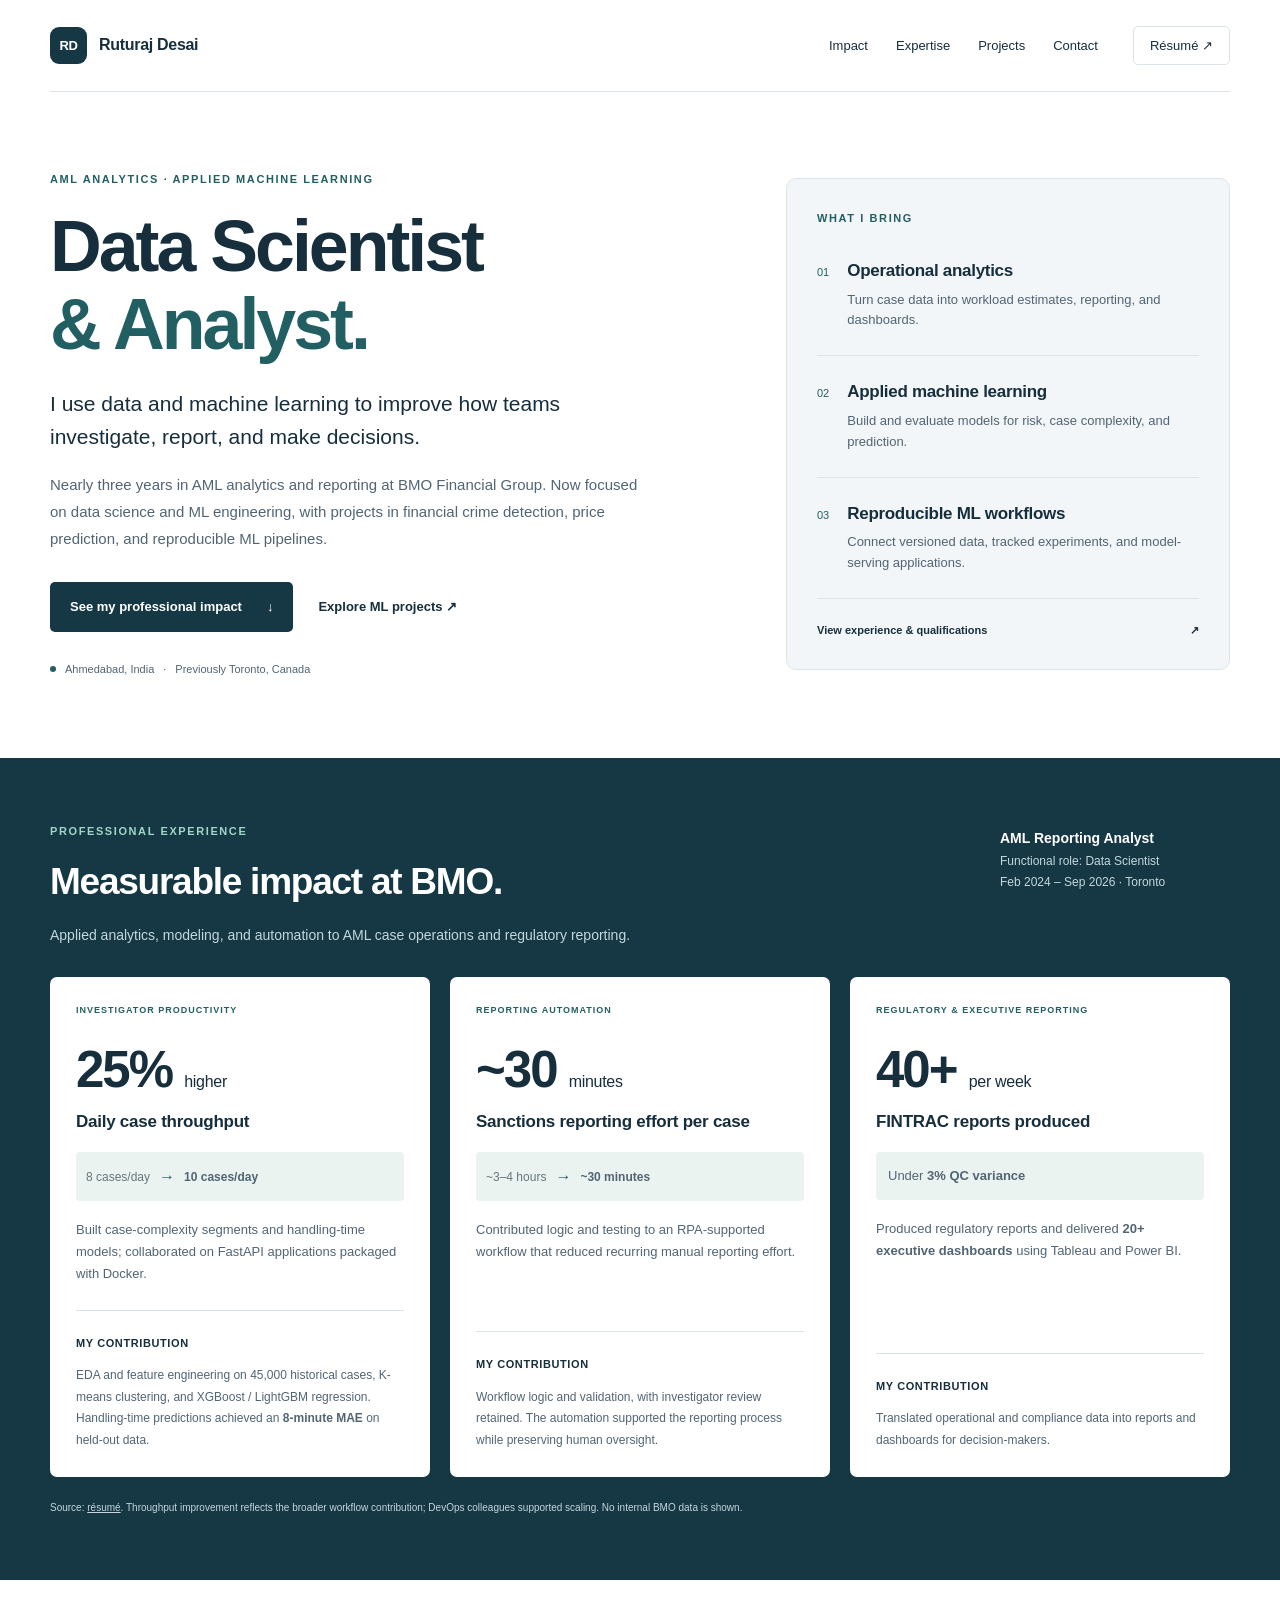
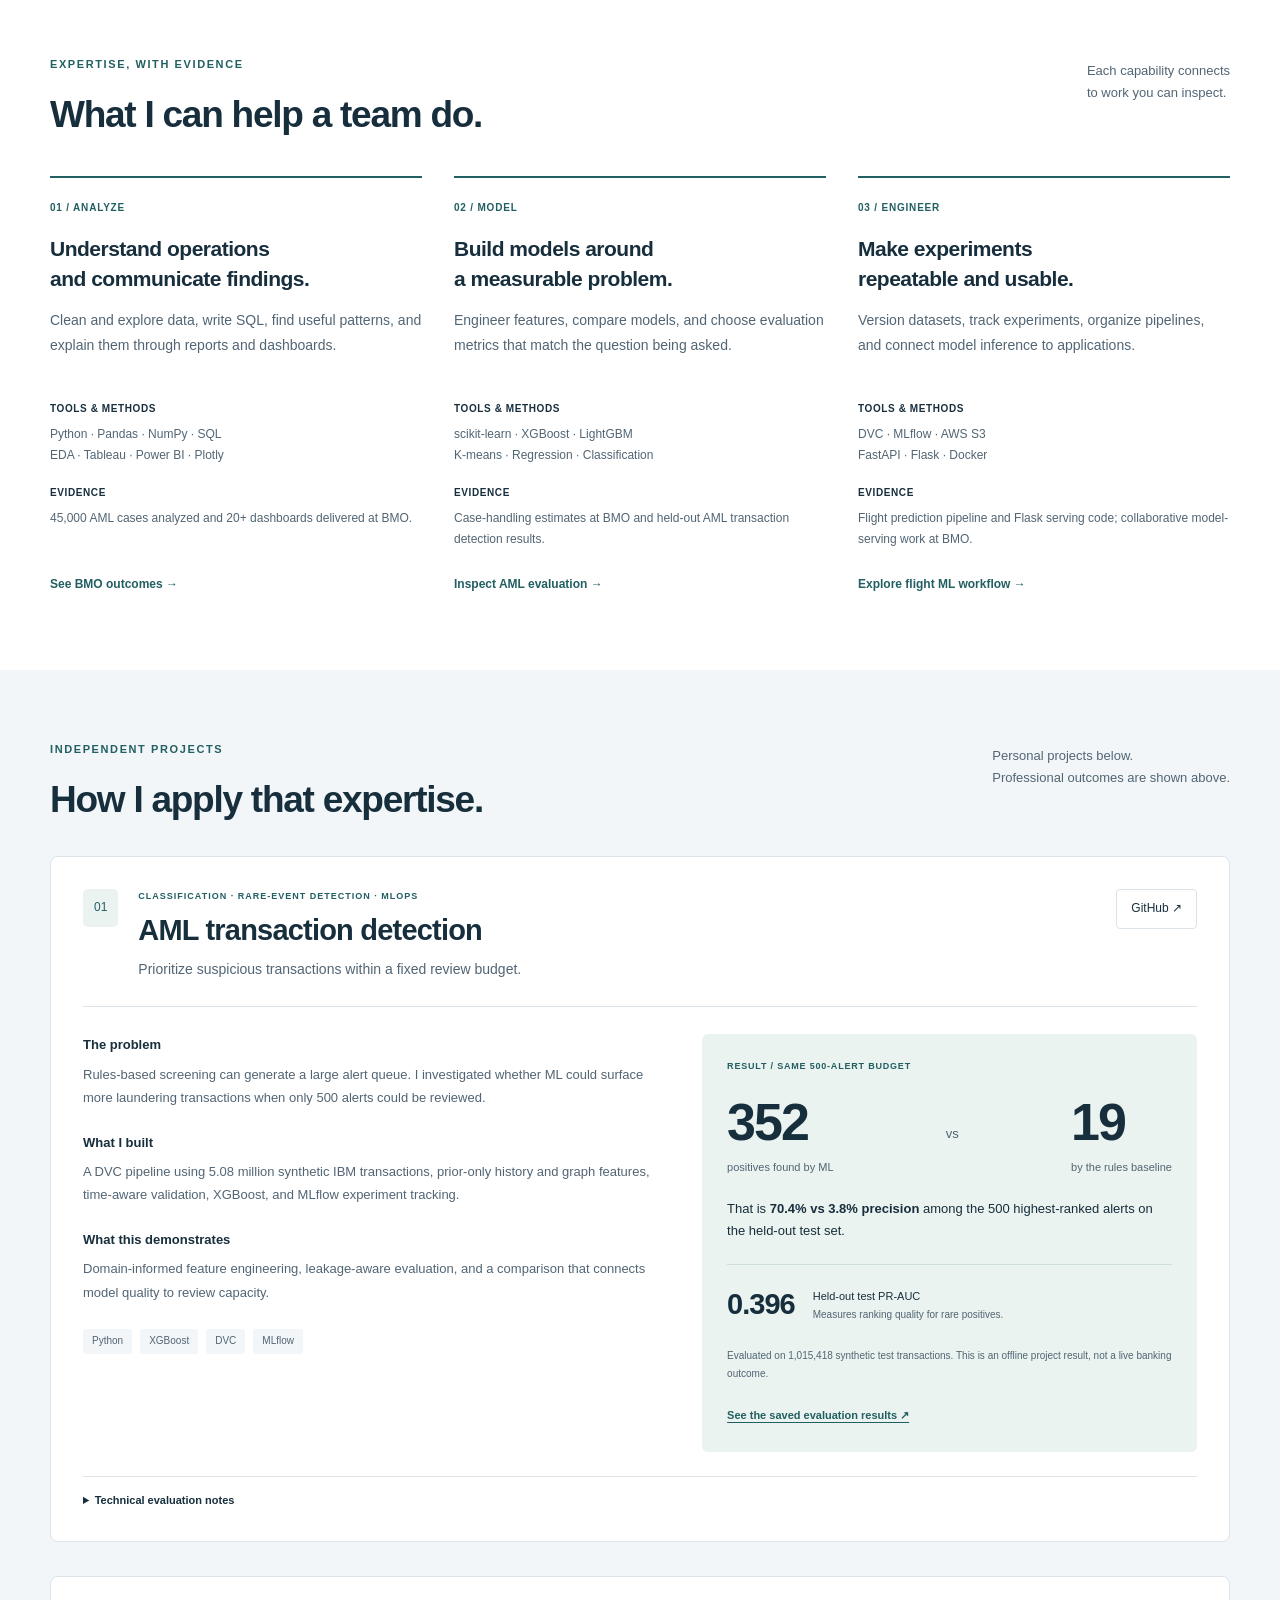
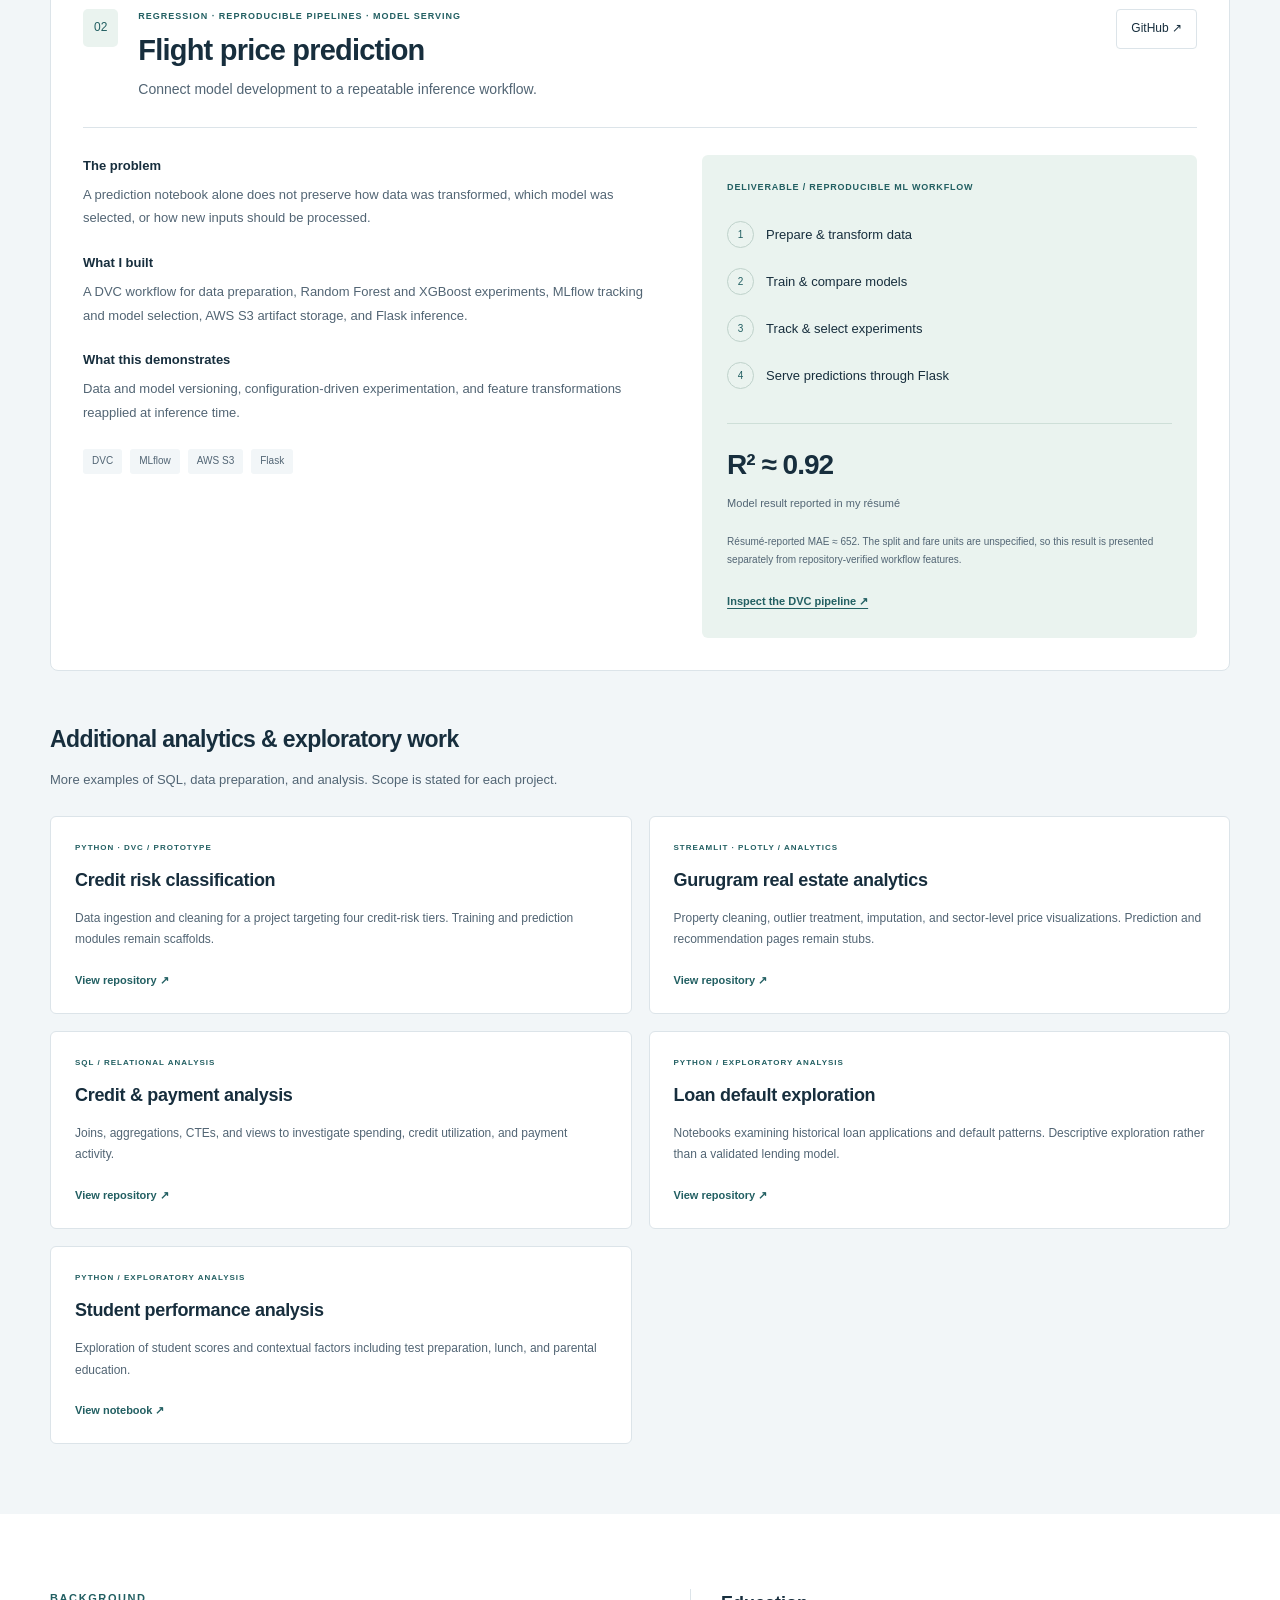
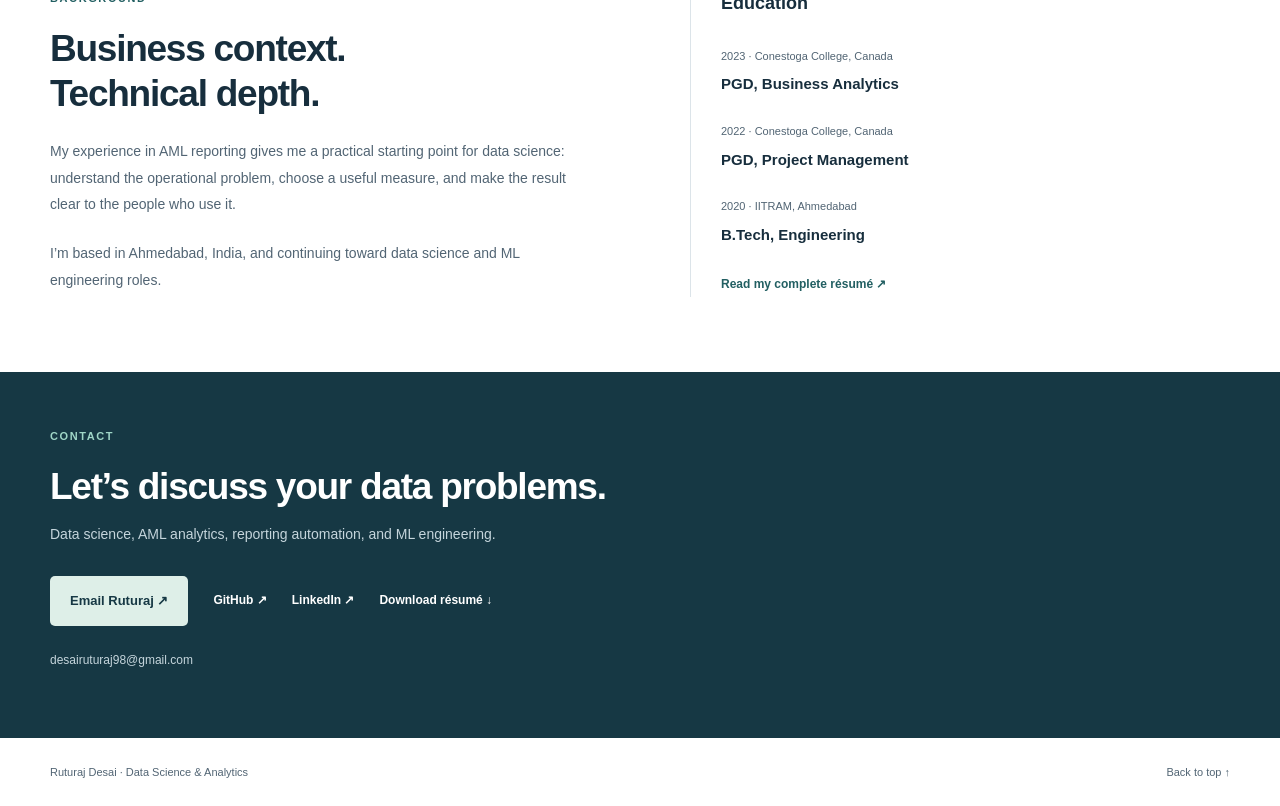
==== commit 521d0c9a: "updating portfolio website" ====
--- a/index.html
+++ b/index.html
@@ -1,203 +1,36 @@
-<!DOCTYPE HTML>
-<!--
-	Massively by HTML5 UP
-	html5up.net | @ajlkn
-	Free for personal and commercial use under the CCA 3.0 license (html5up.net/license)
--->
-<html>
-	<head>
-		<title>Ruturaj</title>
-		<meta charset="utf-8" />
-		<meta name="viewport" content="width=device-width, initial-scale=1, user-scalable=no" />
-		<link rel="stylesheet" href="assets/css/main.css" />
-		<noscript><link rel="stylesheet" href="assets/css/noscript.css" /></noscript>
-	</head>
-	<body class="is-preload">
-
-		<!-- Wrapper -->
-			<div id="wrapper" class="fade-in">
-
-				<!-- Intro -->
-					<div id="intro">
-						<h1>Hello<br />
-						I am Ruturaj</h1>
-						
-						<p>From Numbers to Narratives: Crafting Compelling Data Stories.
-							 <a href="https://html5up.net/license">(license)</a>.</p>
-						<ul class="actions">
-							<li><a href="#header" class="button icon solid solo fa-arrow-down scrolly">Continue</a></li>
-						</ul>
-					</div>
-
-				<!-- Header -->
-					<header id="header">
-						<a href="index.html" class="logo">Portfolio</a>
-					</header>
-
-				<!-- Nav -->
-					<nav id="nav">
-						<ul class="links">
-							<li class="active"><a href="index.html">Home</a></li>
-							
-							<li><a href="elements.html">About Me</a></li>
-						</ul>
-						<ul class="icons">
-							<li><a href="https://www.linkedin.com/in/ruturaj-desai-604521191/" class="icon brands fa-linkedin"><span class="label">LinkedIn</span></a></li>
-							<li><a href="https://github.com/Rutu-RD" class="icon brands fa-github"><span class="label">GitHub</span></a></li>
-							<li><a href="mailto:ruturaj_1998@outlook.com" class="icon solid fa-envelope"><span class="label">Email</span></a></li>
-						</ul>
-					</nav>
-
-				<!-- Main -->
-					<div id="main">
-
-						<!-- Featured Post -->
-						<article class="post featured">
-							<header class="major">
-								<span class="date">Motto</span>
-								<h2><a href="#">Empowering clients with data-driven insights to drive meaningful change.</a></h2>
-							</header>
-							<a href="#" class="image main"><img src="images\quote.png" alt="" style="width: 1200px;" /></a>
-							<ul class="actions special">
-								<li><a class="button large">My Projects </a></li>
-							</ul>
-						</article>
-						
-						
-
-						<!-- Posts -->
-							<section class="posts">
-								
-								<article>
-									<header>
-										
-										<h2><a href="#">Loan defaulter analysis<br />
-										</a></h2>
-									</header>
-									<a href="#" class="image fit"><img src="images\loan-default.jpg" alt="" /></a>
-									<p>Trying to find insights on the loan defaulters and predict whether a customer can be defaulter or not. </p>
-									<ul class="actions special">
-										<li><a href="https://github.com/Rutu-RD/loan_default" class="button">Read More</a></li>
-									</ul>
-								</article>
-								<article>
-									<header>
-
-										<h2><a href="#">Real Estate Analytics<br />
-										</h2>
-									</header>
-									<a href="#" class="image fit"><img src="images\newplot.png" alt="" /></a>
-									<p>A one stop shop for predicting house price ,recommendation to buy as well as comprehensive analytics related to the region of gurugram</p>
-									<ul class="actions special">
-										<li><a href="#" class="button">See Website</a></li>
-									</ul>
-								</article>
-								<article>
-									<header>
-										
-										<h2><a href="#">Vivendo case<br />
-										</h2>
-									</header>
-									<a href="#" class="image fit"><img src="images\panda-food.jpg" alt="" /></a>
-									<p>Vivendo is a fast food chain in Brazil with over 200 outlets.Customers often claim compensation from the company for food poisoning. The legal team processes these claims. The legal team has offices in four locations. The legal team wants to improve how long it takes to reply to customers and close claims.The head of the legal department wants a report on how each location differs in the time it takes to close claims.</p>
-									<ul class="actions special">
-										<li><a href="https://github.com/Rutu-RD/datacamp_data_analyst/blob/main/datacamp_data_analyst.ipynb" class="button">Code</a></li>
-									</ul>
-								</article>
-								<article>
-									<header>
-										
-										<h2><a href="#">Exploratory Data analysis  <br />
-											of student performance</a></h2>
-									</header>
-									<a href="#" class="image fit"><img src="images\acad.jpg" alt="" /></a>
-									<p>Drawing insights on student performance on the basis of variables such as gender ,ethnicity,parental level of education,lunch and test preparation course.</p>
-									<ul class="actions special">
-										<li><a href="https://github.com/Rutu-RD/ML-project/blob/main/notebook/eda.ipynb" class="button">See More</a></li>
-									</ul>
-								</article>
-								
-							</section>
-
-						<!-- Footer -->
-							<footer>
-								<div class="pagination">
-									<!--<a href="#" class="previous">Prev</a>-->
-									<a href="#" class="page active">1</a>
-									<a href="#" class="page">2</a>
-									<a href="#" class="page">3</a>
-									<span class="extra">&hellip;</span>
-									<a href="#" class="page">8</a>
-									<a href="#" class="page">9</a>
-									<a href="#" class="page">10</a>
-									<a href="#" class="next">Next</a>
-								</div>
-							</footer>
-
-					</div>
-
-				<!-- Footer -->
-					<footer id="footer">
-						<section>
-							<form method="post" action="#">
-								<div class="fields">
-									<div class="field">
-										<label for="name">Name</label>
-										<input type="text" name="name" id="name" />
-									</div>
-									<div class="field">
-										<label for="email">Email</label>
-										<input type="text" name="email" id="email" />
-									</div>
-									<div class="field">
-										<label for="message">Message</label>
-										<textarea name="message" id="message" rows="3"></textarea>
-									</div>
-								</div>
-								<ul class="actions">
-									<li><input type="submit" value="Send Message" /></li>
-								</ul>
-							</form>
-						</section>
-						<section class="split contact">
-							<section class="alt">
-								<h3>Address:</h3>
-								<p> connect me thorugh socials<br />
-								</p>
-							</section>
-							
-							<section>
-								<h3>Email</h3>
-								<p><a href="mailto:ruturaj_1998@outlook.com">ruturaj</a></p>
-							</section>
-							<section>
-								<h3>Social</h3>
-								<ul class="icons alt">
-									<li><a href="https://www.linkedin.com/in/ruturaj-desai-604521191/" class="icon brands fa-linkedin"><span class="label">LinkedIn</span></a></li>
-									<li><a href="https://github.com/Rutu-RD" class="icon brands fa-github"><span class="label">GitHub</span></a></li>
-									<li><a href="mailto:ruturaj_1998@outlook.com" class="icon solid fa-envelope"><span class="label">Email</span></a></li>
-								</ul>
-							</section>
-						</section>
-					</footer>
-
-					
-
-				<!-- Copyright -->
-					<div id="copyright">
-						<ul><li>&copy; Untitled</li><li>Design: <a href="https://html5up.net">HTML5 UP</a></li></ul>
-					</div>
-
-			</div>
-
-		<!-- Scripts -->
-			<script src="assets/js/jquery.min.js"></script>
-			<script src="assets/js/jquery.scrollex.min.js"></script>
-			<script src="assets/js/jquery.scrolly.min.js"></script>
-			<script src="assets/js/browser.min.js"></script>
-			<script src="assets/js/breakpoints.min.js"></script>
-			<script src="assets/js/util.js"></script>
-			<script src="assets/js/main.js"></script>
-
-	</body>
-</html>+<!doctype html>
+<html lang="en">
+<head>
+<meta charset="utf-8"><meta name="viewport" content="width=device-width,initial-scale=1">
+<title>Ruturaj Desai — Data Scientist & Analyst</title>
+<meta name="description" content="Ruturaj Desai: AML analytics and reporting experience at BMO, applied machine learning, and reproducible ML pipelines. Explore professional outcomes and project evidence.">
+<meta name="theme-color" content="#f7f9fc"><link rel="stylesheet" href="style.css">
+<link rel="icon" href="data:image/svg+xml,%3Csvg xmlns='http://www.w3.org/2000/svg' viewBox='0 0 64 64'%3E%3Crect width='64' height='64' rx='12' fill='%231d3940'/%3E%3Ctext x='11' y='43' fill='white' font-size='29' font-family='Arial'%3ERD%3C/text%3E%3C/svg%3E">
+</head>
+<body><a class="skip" href="#main">Skip to content</a>
+<header class="header"><a class="brand" href="#"><span class="monogram">RD</span><span>Ruturaj Desai</span></a><nav aria-label="Main navigation"><a href="#impact">Impact</a><a href="#expertise">Expertise</a><a href="#projects">Projects</a><a href="#contact">Contact</a></nav><a class="resume-link" href="resume.pdf" target="_blank" rel="noopener">Résumé ↗</a></header>
+<main id="main">
+<section class="hero wrap" aria-labelledby="hero-title"><div class="hero-copy"><p class="eyebrow">AML ANALYTICS · APPLIED MACHINE LEARNING</p><h1 id="hero-title">Data Scientist<br><span>& Analyst.</span></h1><p class="hero-lead">I use data and machine learning to improve how teams investigate, report, and make decisions.</p><p class="hero-context">Nearly three years in AML analytics and reporting at BMO Financial Group. Now focused on data science and ML engineering, with projects in financial crime detection, price prediction, and reproducible ML pipelines.</p><div class="actions"><a class="button" href="#impact">See my professional impact <span>↓</span></a><a class="secondary" href="#projects">Explore ML projects ↗</a></div><div class="location"><span></span> Ahmedabad, India <i>·</i> Previously Toronto, Canada</div></div><aside class="profile-summary" aria-label="Expertise summary"><p class="eyebrow">WHAT I BRING</p><div><span class="summary-number">01</span><section><h2>Operational analytics</h2><p>Turn case data into workload estimates, reporting, and dashboards.</p></section></div><div><span class="summary-number">02</span><section><h2>Applied machine learning</h2><p>Build and evaluate models for risk, case complexity, and prediction.</p></section></div><div><span class="summary-number">03</span><section><h2>Reproducible ML workflows</h2><p>Connect versioned data, tracked experiments, and model-serving applications.</p></section></div><a href="resume.pdf" target="_blank" rel="noopener">View experience & qualifications <span>↗</span></a></aside></section>
+<section id="impact" class="impact"><div class="wrap"><div class="section-top"><div><p class="eyebrow">PROFESSIONAL EXPERIENCE</p><h2>Measurable impact at BMO.</h2></div><div class="employment"><strong>AML Reporting Analyst</strong><span>Functional role: Data Scientist</span><span>Feb 2024 – Sep 2026 · Toronto</span></div></div><p class="section-intro">Applied analytics, modeling, and automation to AML case operations and regulatory reporting.</p><div class="impact-grid">
+<article class="impact-card"><span class="card-label">INVESTIGATOR PRODUCTIVITY</span><div class="outcome">25% <span>higher</span></div><h3>Daily case throughput</h3><p class="before-after"><span>8 cases/day</span><b>→</b><strong>10 cases/day</strong></p><p>Built case-complexity segments and handling-time models; collaborated on FastAPI applications packaged with Docker.</p><div class="contribution"><b>My contribution</b><p>EDA and feature engineering on 45,000 historical cases, K-means clustering, and XGBoost / LightGBM regression. Handling-time predictions achieved an <strong>8-minute MAE</strong> on held-out data.</p></div></article>
+<article class="impact-card"><span class="card-label">REPORTING AUTOMATION</span><div class="outcome">~30 <span>minutes</span></div><h3>Sanctions reporting effort per case</h3><p class="before-after"><span>~3–4 hours</span><b>→</b><strong>~30 minutes</strong></p><p>Contributed logic and testing to an RPA-supported workflow that reduced recurring manual reporting effort.</p><div class="contribution"><b>My contribution</b><p>Workflow logic and validation, with investigator review retained. The automation supported the reporting process while preserving human oversight.</p></div></article>
+<article class="impact-card"><span class="card-label">REGULATORY & EXECUTIVE REPORTING</span><div class="outcome">40+ <span>per week</span></div><h3>FINTRAC reports produced</h3><p class="quality">Under <strong>3% QC variance</strong></p><p>Produced regulatory reports and delivered <strong>20+ executive dashboards</strong> using Tableau and Power BI.</p><div class="contribution"><b>My contribution</b><p>Translated operational and compliance data into reports and dashboards for decision-makers.</p></div></article>
+</div><p class="source-note">Source: <a href="resume.pdf" target="_blank" rel="noopener">résumé</a>. Throughput improvement reflects the broader workflow contribution; DevOps colleagues supported scaling. No internal BMO data is shown.</p></div></section>
+<section id="expertise" class="wrap expertise"><div class="section-top"><div><p class="eyebrow">EXPERTISE, WITH EVIDENCE</p><h2>What I can help a team do.</h2></div><p class="section-aside">Each capability connects<br>to work you can inspect.</p></div><div class="expertise-grid">
+<article><span class="expertise-icon" aria-hidden="true">01 / ANALYZE</span><h3>Understand operations <br>and communicate findings.</h3><p>Clean and explore data, write SQL, find useful patterns, and explain them through reports and dashboards.</p><dl><dt>Tools & methods</dt><dd>Python · Pandas · NumPy · SQL<br>EDA · Tableau · Power BI · Plotly</dd><dt>Evidence</dt><dd>45,000 AML cases analyzed and 20+ dashboards delivered at BMO.</dd></dl><a href="#impact">See BMO outcomes →</a></article>
+<article><span class="expertise-icon" aria-hidden="true">02 / MODEL</span><h3>Build models around <br>a measurable problem.</h3><p>Engineer features, compare models, and choose evaluation metrics that match the question being asked.</p><dl><dt>Tools & methods</dt><dd>scikit-learn · XGBoost · LightGBM<br>K-means · Regression · Classification</dd><dt>Evidence</dt><dd>Case-handling estimates at BMO and held-out AML transaction detection results.</dd></dl><a href="#aml-project">Inspect AML evaluation →</a></article>
+<article><span class="expertise-icon" aria-hidden="true">03 / ENGINEER</span><h3>Make experiments <br>repeatable and usable.</h3><p>Version datasets, track experiments, organize pipelines, and connect model inference to applications.</p><dl><dt>Tools & methods</dt><dd>DVC · MLflow · AWS S3<br>FastAPI · Flask · Docker</dd><dt>Evidence</dt><dd>Flight prediction pipeline and Flask serving code; collaborative model-serving work at BMO.</dd></dl><a href="#flight-project">Explore flight ML workflow →</a></article>
+</div></section>
+<section id="projects" class="projects-section"><div class="wrap"><div class="section-top"><div><p class="eyebrow">INDEPENDENT PROJECTS</p><h2>How I apply that expertise.</h2></div><p class="section-aside">Personal projects below.<br>Professional outcomes are shown above.</p></div>
+<article id="aml-project" class="case-study"><div class="case-heading"><span class="project-number">01</span><div><p class="card-label">CLASSIFICATION · RARE-EVENT DETECTION · MLOPS</p><h3>AML transaction detection</h3><p>Prioritize suspicious transactions within a fixed review budget.</p></div><a class="repo-link" href="https://github.com/Rutu-RD/aml-transaction-detection" target="_blank" rel="noopener noreferrer">GitHub ↗</a></div><div class="case-content"><div class="case-story"><div><h4>The problem</h4><p>Rules-based screening can generate a large alert queue. I investigated whether ML could surface more laundering transactions when only 500 alerts could be reviewed.</p></div><div><h4>What I built</h4><p>A DVC pipeline using 5.08 million synthetic IBM transactions, prior-only history and graph features, time-aware validation, XGBoost, and MLflow experiment tracking.</p></div><div><h4>What this demonstrates</h4><p>Domain-informed feature engineering, leakage-aware evaluation, and a comparison that connects model quality to review capacity.</p></div><div class="tags"><span>Python</span><span>XGBoost</span><span>DVC</span><span>MLflow</span></div></div><div class="results-panel"><p class="card-label">RESULT / SAME 500-ALERT BUDGET</p><div class="result-compare"><div><b>352</b><span>positives found by ML</span></div><span class="versus">vs</span><div><b>19</b><span>by the rules baseline</span></div></div><p class="result-explainer">That is <strong>70.4% vs 3.8% precision</strong> among the 500 highest-ranked alerts on the held-out test set.</p><div class="metric-line"><b>0.396</b><span>Held-out test PR-AUC<br><small>Measures ranking quality for rare positives.</small></span></div><p class="evaluation-note">Evaluated on 1,015,418 synthetic test transactions. This is an offline project result, not a live banking outcome.</p><a href="https://github.com/Rutu-RD/aml-transaction-detection/blob/main/reports/test_vs_baseline.csv" target="_blank" rel="noopener noreferrer">See the saved evaluation results ↗</a></div></div><details><summary>Technical evaluation notes</summary><p>The saved test report records PR-AUC 0.3963 and a 31.45× ratio to the recorded rules baseline PR-AUC. That ratio differs from the 18.53× catch ratio at 500 alerts. The repository README describes a different experiment; this page uses the saved evaluation artifacts that agree with the résumé. Models were inspected, not retrained for this portfolio.</p><a href="https://github.com/Rutu-RD/aml-transaction-detection/blob/main/reports/test_metrics.json" target="_blank" rel="noopener noreferrer">Saved test metrics ↗</a></details></article>
+<article id="flight-project" class="case-study"><div class="case-heading"><span class="project-number">02</span><div><p class="card-label">REGRESSION · REPRODUCIBLE PIPELINES · MODEL SERVING</p><h3>Flight price prediction</h3><p>Connect model development to a repeatable inference workflow.</p></div><a class="repo-link" href="https://github.com/Rutu-RD/flight_prediction" target="_blank" rel="noopener noreferrer">GitHub ↗</a></div><div class="case-content"><div class="case-story"><div><h4>The problem</h4><p>A prediction notebook alone does not preserve how data was transformed, which model was selected, or how new inputs should be processed.</p></div><div><h4>What I built</h4><p>A DVC workflow for data preparation, Random Forest and XGBoost experiments, MLflow tracking and model selection, AWS S3 artifact storage, and Flask inference.</p></div><div><h4>What this demonstrates</h4><p>Data and model versioning, configuration-driven experimentation, and feature transformations reapplied at inference time.</p></div><div class="tags"><span>DVC</span><span>MLflow</span><span>AWS S3</span><span>Flask</span></div></div><div class="results-panel flight-panel"><p class="card-label">DELIVERABLE / REPRODUCIBLE ML WORKFLOW</p><ol class="pipeline"><li>Prepare & transform data</li><li>Train & compare models</li><li>Track & select experiments</li><li>Serve predictions through Flask</li></ol><div class="flight-metric"><b>R² ≈ 0.92</b><span>Model result reported in my résumé</span></div><p class="evaluation-note">Résumé-reported MAE ≈ 652. The split and fare units are unspecified, so this result is presented separately from repository-verified workflow features.</p><a href="https://github.com/Rutu-RD/flight_prediction/blob/main/dvc.yaml" target="_blank" rel="noopener noreferrer">Inspect the DVC pipeline ↗</a></div></div></article>
+<div class="additional-heading"><h3>Additional analytics & exploratory work</h3><p>More examples of SQL, data preparation, and analysis. Scope is stated for each project.</p></div><div class="additional-projects">
+<article><p class="card-label">PYTHON · DVC / PROTOTYPE</p><h4>Credit risk classification</h4><p>Data ingestion and cleaning for a project targeting four credit-risk tiers. Training and prediction modules remain scaffolds.</p><a href="https://github.com/Rutu-RD/credit_risk_modelling" target="_blank" rel="noopener noreferrer">View repository ↗</a></article>
+<article><p class="card-label">STREAMLIT · PLOTLY / ANALYTICS</p><h4>Gurugram real estate analytics</h4><p>Property cleaning, outlier treatment, imputation, and sector-level price visualizations. Prediction and recommendation pages remain stubs.</p><a href="https://github.com/Rutu-RD/Real_Estate_Analytics" target="_blank" rel="noopener noreferrer">View repository ↗</a></article>
+<article><p class="card-label">SQL / RELATIONAL ANALYSIS</p><h4>Credit & payment analysis</h4><p>Joins, aggregations, CTEs, and views to investigate spending, credit utilization, and payment activity.</p><a href="https://github.com/Rutu-RD/credit_default_sql" target="_blank" rel="noopener noreferrer">View repository ↗</a></article>
+<article><p class="card-label">PYTHON / EXPLORATORY ANALYSIS</p><h4>Loan default exploration</h4><p>Notebooks examining historical loan applications and default patterns. Descriptive exploration rather than a validated lending model.</p><a href="https://github.com/Rutu-RD/loan_default" target="_blank" rel="noopener noreferrer">View repository ↗</a></article>
+<article><p class="card-label">PYTHON / EXPLORATORY ANALYSIS</p><h4>Student performance analysis</h4><p>Exploration of student scores and contextual factors including test preparation, lunch, and parental education.</p><a href="https://github.com/Rutu-RD/ML-project/blob/main/notebook/eda.ipynb" target="_blank" rel="noopener noreferrer">View notebook ↗</a></article>
+</div></div></section>
+<section id="about" class="wrap about"><div><p class="eyebrow">BACKGROUND</p><h2>Business context.<br>Technical depth.</h2><p>My experience in AML reporting gives me a practical starting point for data science: understand the operational problem, choose a useful measure, and make the result clear to the people who use it.</p><p>I’m based in Ahmedabad, India, and continuing toward data science and ML engineering roles.</p></div><div class="education"><h3>Education</h3><div><span>2023 · Conestoga College, Canada</span><h4>PGD, Business Analytics</h4></div><div><span>2022 · Conestoga College, Canada</span><h4>PGD, Project Management</h4></div><div><span>2020 · IITRAM, Ahmedabad</span><h4>B.Tech, Engineering</h4></div><a href="resume.pdf" target="_blank" rel="noopener">Read my complete résumé ↗</a></div></section>
+<section id="contact" class="contact"><div class="wrap"><p class="eyebrow">CONTACT</p><h2>Let’s discuss your data problems.</h2><p>Data science, AML analytics, reporting automation, and ML engineering.</p><div class="actions"><a class="button" href="mailto:desairuturaj98@gmail.com">Email Ruturaj ↗</a><a href="https://github.com/Rutu-RD" target="_blank" rel="noopener noreferrer">GitHub ↗</a><a href="https://linkedin.com/in/ruturaj-desai-604521191" target="_blank" rel="noopener noreferrer">LinkedIn ↗</a><a href="resume.pdf" download="Ruturaj_Desai_Resume.pdf">Download résumé ↓</a></div><p class="email-address">desairuturaj98@gmail.com</p></div></section>
+</main><footer class="wrap"><span>Ruturaj Desai · Data Science & Analytics</span><a href="#">Back to top ↑</a></footer></body></html>
--- a/style.css
+++ b/style.css
@@ -0,0 +1,6 @@
+:root{--ink:#172e3d;--muted:#526574;--accent:#225f62;--border:#dce4e9;--paper:#fff;--soft:#f2f6f8;--mint:#eaf3ef;--navy:#163844}*{box-sizing:border-box}html{scroll-behavior:auto;scroll-padding-top:25px}body{margin:0;background:var(--paper);color:var(--ink);font:16px/1.65 -apple-system,BlinkMacSystemFont,"Segoe UI",Arial,sans-serif}a{color:inherit;text-decoration:none}a:hover{color:var(--accent)}a:focus-visible,summary:focus-visible{outline:3px solid #318f95;outline-offset:5px}.wrap,.header{width:min(1180px,calc(100% - 96px));margin-inline:auto}.header{height:92px;display:flex;align-items:center;gap:35px;border-bottom:1px solid var(--border)}.brand{display:flex;align-items:center;gap:12px;font-size:16px;font-weight:700;letter-spacing:-.3px}.monogram{display:grid;place-items:center;background:var(--navy);color:#fff;border-radius:9px;width:37px;height:37px;font-size:13px}nav{display:flex;gap:28px;margin-left:auto;font-size:13px;font-weight:500}.resume-link{font-size:13px;border:1px solid var(--border);padding:8px 16px;border-radius:5px}.hero{display:grid;grid-template-columns:1.5fr 1fr;gap:70px;padding-block:78px 80px;align-items:center}.eyebrow{font-size:11px;font-weight:700;letter-spacing:1.6px;color:var(--accent);margin:0 0 20px}.hero h1{font-size:clamp(48px,5.6vw,76px);line-height:1.08;letter-spacing:-3px;margin:0 0 25px;font-weight:650}.hero h1 span{color:var(--accent)}.hero-lead{font-size:21px;line-height:1.55;max-width:600px;margin:0 0 18px}.hero-context{font-size:15px;line-height:1.8;color:var(--muted);max-width:590px}.actions{display:flex;align-items:center;gap:25px;flex-wrap:wrap;margin-top:30px;font-size:13px;font-weight:600}.button{padding:14px 20px;background:var(--navy);color:white!important;border-radius:5px;display:inline-flex;gap:25px;align-items:center}.button:hover{background:var(--accent)}.secondary{padding-block:9px}.location{display:flex;align-items:center;flex-wrap:wrap;gap:9px;font-size:11px;color:var(--muted);margin-top:28px}.location>span{height:6px;width:6px;background:var(--accent);border-radius:50%}.location i{font-style:normal}.profile-summary{background:var(--soft);border:1px solid var(--border);border-radius:10px;padding:30px}.profile-summary>.eyebrow{margin-bottom:8px}.profile-summary>div{display:flex;gap:18px;padding:24px 0;border-bottom:1px solid var(--border)}.summary-number{font-size:11px;color:var(--accent);margin-top:4px}.profile-summary h2{font-size:17px;line-height:1.4;letter-spacing:-.3px;margin:0 0 7px;font-weight:650}.profile-summary p:not(.eyebrow){font-size:13px;line-height:1.6;color:var(--muted);margin:0}.profile-summary>a{font-size:11px;display:flex;justify-content:space-between;padding-top:22px;font-weight:600}.impact{background:var(--navy);color:#fff;padding:64px 0}.impact .eyebrow{color:#9fd6c7}.section-top{display:flex;align-items:start;justify-content:space-between;gap:35px}.section-top h2,.about h2,.contact h2{font-size:37px;letter-spacing:-1.25px;line-height:1.2;margin:0;font-weight:650}.employment{display:flex;flex-direction:column;font-size:12px;line-height:1.8;min-width:230px;padding-top:4px}.employment span{color:#c4d7dc}.employment strong{font-size:14px}.section-intro{font-size:14px;color:#c4d7dc;margin:20px 0 30px}.impact-grid{display:grid;grid-template-columns:repeat(3,1fr);gap:20px}.impact-card{background:#fff;color:var(--ink);padding:26px;border-radius:7px;display:flex;flex-direction:column}.card-label{font-size:9px;font-weight:700;letter-spacing:1px;color:var(--accent);display:block;margin:0 0 17px}.outcome{font-size:51px;line-height:1.2;letter-spacing:-2px;font-weight:650;margin:4px 0 10px}.outcome span{font-size:16px;letter-spacing:-.3px;font-weight:500}.impact-card h3{font-size:17px;line-height:1.4;letter-spacing:-.25px;margin:0 0 18px;font-weight:650}.before-after{display:flex;align-items:center;gap:9px;background:var(--mint);border-radius:4px;padding:11px 10px;font-size:12px!important;margin:0 0 18px!important}.before-after>span{color:#66767c}.before-after>b{color:var(--accent);font-size:16px}.before-after strong{font-weight:650}.quality{background:var(--mint);padding:13px 12px;margin:0 0 18px!important;border-radius:4px}.impact-card>p{color:var(--muted);font-size:13px;line-height:1.7;margin:0 0 24px}.contribution{border-top:1px solid var(--border);padding-top:18px;margin-top:auto}.contribution>b{font-size:11px;text-transform:uppercase;letter-spacing:.6px}.contribution p{font-size:12px;color:var(--muted);line-height:1.8;margin:10px 0 0}.source-note{font-size:10px;color:#c5d5dc;max-width:900px;margin:22px 0 0;line-height:1.7}.source-note a{text-decoration:underline}.expertise{padding-block:75px}.section-aside{font-size:13px;line-height:1.7;color:var(--muted);margin:5px 0 0}.expertise-grid{display:grid;grid-template-columns:repeat(3,1fr);gap:32px;margin-top:38px}.expertise-grid article{border-top:2px solid var(--accent);padding-top:22px;display:flex;flex-direction:column}.expertise-icon{font-size:10px;color:var(--accent);font-weight:700;letter-spacing:.8px}.expertise-grid h3{font-size:21px;line-height:1.4;letter-spacing:-.5px;margin:18px 0 15px}.expertise-grid p{font-size:14px;line-height:1.8;color:var(--muted);margin:0}.expertise-grid dl{font-size:12px;line-height:1.8;margin:24px 0}.expertise-grid dt{font-size:10px;font-weight:700;text-transform:uppercase;letter-spacing:.6px;margin-top:17px;color:var(--ink)}.expertise-grid dd{color:var(--muted);margin:6px 0 0}.expertise-grid a{font-size:12px;color:var(--accent);font-weight:650;margin-top:auto}.projects-section{background:var(--soft);padding-block:70px}.case-study{margin-top:34px;background:#fff;border:1px solid var(--border);border-radius:8px;padding:32px;scroll-margin-top:30px}.case-heading{display:flex;gap:20px;align-items:start;padding-bottom:25px;border-bottom:1px solid var(--border)}.project-number{font-size:12px;background:var(--mint);color:var(--accent);border-radius:5px;padding:9px 11px}.case-heading .card-label{margin-bottom:8px}.case-heading h3{font-size:29px;line-height:1.25;letter-spacing:-.8px;margin:0 0 10px}.case-heading p:not(.card-label){margin:0;color:var(--muted);font-size:14px}.repo-link{font-size:12px;margin-left:auto;border:1px solid var(--border);border-radius:4px;padding:9px 14px;white-space:nowrap}.case-content{display:grid;grid-template-columns:1.15fr 1fr;gap:50px;padding-top:27px}.case-story>div:not(.tags){margin-bottom:22px}.case-story h4{font-size:13px;margin:0 0 7px}.case-story p{font-size:13px;color:var(--muted);margin:0;line-height:1.8}.tags{display:flex;gap:8px;flex-wrap:wrap;margin-top:25px}.tags span{background:var(--soft);color:var(--muted);padding:4px 9px;font-size:10px;border-radius:3px}.results-panel{background:var(--mint);padding:25px;border-radius:6px;align-self:start}.results-panel .card-label{font-size:9px;letter-spacing:.8px}.result-compare{display:flex;align-items:center;justify-content:space-between;gap:15px}.result-compare b{font-size:52px;letter-spacing:-2px;font-weight:650;line-height:1.2}.result-compare span:not(.versus){display:block;font-size:11px;color:var(--muted);margin-top:4px}.result-compare .versus{font-size:13px;color:var(--muted)}.result-explainer{font-size:13px;color:var(--ink);line-height:1.7;margin:22px 0}.metric-line{display:flex;align-items:center;gap:18px;border-top:1px solid #cedfd8;padding-top:16px}.metric-line>b{font-size:29px;letter-spacing:-1px}.metric-line>span{font-size:11px}.metric-line small{font-size:10px;color:var(--muted)}.evaluation-note{font-size:10px;line-height:1.8;color:var(--muted);margin:18px 0}.results-panel>a,details>a{font-size:11px;font-weight:650;color:var(--accent);text-decoration:underline;text-underline-offset:3px}.case-study details{font-size:11px;color:var(--muted);margin-top:24px;border-top:1px solid var(--border);padding-top:14px}.case-study summary{cursor:pointer;font-weight:600;color:var(--ink)}details p{line-height:1.8}.pipeline{list-style:none;padding:0;counter-reset:pipeline;margin:10px 0 24px}.pipeline li{counter-increment:pipeline;font-size:13px;display:flex;align-items:center;gap:12px;padding:10px 0}.pipeline li::before{content:counter(pipeline);display:grid;place-items:center;border:1px solid #bfd2cb;border-radius:50%;width:25px;height:25px;font-size:10px;color:var(--accent)}.flight-metric{border-top:1px solid #cedfd8;padding-top:18px}.flight-metric b{font-size:28px;display:block;letter-spacing:-1px}.flight-metric span{font-size:11px;color:var(--muted)}.additional-heading{margin:50px 0 25px}.additional-heading h3{font-size:23px;letter-spacing:-.6px;margin:0 0 10px}.additional-heading p{font-size:13px;color:var(--muted);margin:0}.additional-projects{display:grid;grid-template-columns:repeat(2,1fr);gap:17px}.additional-projects article{padding:24px;background:white;border:1px solid var(--border);border-radius:6px;display:flex;flex-direction:column}.additional-projects .card-label{font-size:8px;margin-bottom:12px}.additional-projects h4{font-size:18px;letter-spacing:-.3px;margin:0 0 12px}.additional-projects p:not(.card-label){font-size:12px;color:var(--muted);line-height:1.8;margin:0 0 20px}.additional-projects a{font-size:11px;color:var(--accent);font-weight:650;margin-top:auto}.about{padding-block:75px;display:grid;grid-template-columns:1fr 1fr;gap:100px}.about p:not(.eyebrow){font-size:14px;line-height:1.9;color:var(--muted);max-width:540px;margin:22px 0 0}.education{padding-left:30px;border-left:1px solid var(--border)}.education h3{font-size:18px;margin:0 0 23px}.education>div{margin:20px 0}.education span{font-size:11px;color:var(--muted)}.education h4{font-size:15px;margin:4px 0 0;font-weight:600}.education>a{font-size:12px;color:var(--accent);display:inline-block;margin-top:8px;font-weight:650}.contact{background:var(--navy);color:white;padding:55px 0}.contact .eyebrow{color:#9fd6c7}.contact>div>p:not(.eyebrow){font-size:14px;color:#c5d5dc}.contact .button{background:#deefe8;color:var(--navy)!important}.contact .actions>a:not(.button){color:#fff;font-size:12px}.contact .email-address{font-size:12px!important;margin-top:25px;overflow-wrap:anywhere}footer{padding-block:25px;display:flex;justify-content:space-between;gap:20px;color:var(--muted);font-size:11px}.skip{position:fixed;left:20px;top:-100px;z-index:10;padding:10px;background:#fff}.skip:focus{top:10px}
+@media(min-width:1500px){.hero{padding-block:95px}.hero h1{font-size:78px}}
+@media(max-width:1000px){.wrap,.header{width:calc(100% - 56px)}.hero{gap:35px;grid-template-columns:1.25fr 1fr}.hero h1{font-size:58px}.hero-lead{font-size:19px}.profile-summary{padding:24px}.impact-grid{gap:14px}.impact-card{padding:22px}.outcome{font-size:44px}.outcome span{font-size:14px}.before-after{font-size:10px!important;gap:7px;padding-inline:7px}.expertise-grid{gap:25px}.case-content{gap:28px}.about{gap:50px}.case-study{padding:26px}.section-top h2,.about h2,.contact h2{font-size:33px}}
+@media(max-width:760px){.header{height:auto;min-height:100px;padding-block:18px;gap:18px;flex-wrap:wrap}.brand{font-size:15px}.resume-link{margin-left:auto;font-size:12px}nav{order:3;flex-basis:100%;gap:25px;margin:0;font-size:12px}.hero{grid-template-columns:1fr;padding-block:46px;gap:32px}.hero h1{font-size:57px;letter-spacing:-2px}.hero-lead{font-size:20px}.hero-context{font-size:14px}.profile-summary{padding:24px}.profile-summary>div{padding:17px 0}.profile-summary h2{font-size:16px}.profile-summary p:not(.eyebrow){font-size:13px}.section-top{display:block}.employment{margin-top:22px}.section-aside{margin-top:20px}.impact{padding-block:44px}.impact-grid{grid-template-columns:1fr;gap:18px}.impact-card{padding:25px}.outcome{font-size:48px}.before-after{font-size:13px!important;gap:16px;padding:12px}.expertise{padding-block:48px}.expertise-grid{grid-template-columns:1fr;gap:35px;margin-top:30px}.expertise-grid h3 br{display:none}.expertise-grid h3{font-size:21px}.expertise-grid dl{margin:10px 0 22px}.expertise-grid p{font-size:14px}.projects-section{padding-block:45px}.case-heading{flex-wrap:wrap;gap:14px}.case-heading>div{flex-basis:calc(100% - 65px)}.case-heading h3{font-size:24px}.case-heading p:not(.card-label){font-size:13px}.case-heading .card-label{font-size:8px;letter-spacing:.6px}.repo-link{margin-left:55px;padding:7px 13px}.case-content{grid-template-columns:1fr;gap:25px}.case-study{padding:22px;margin-top:25px}.case-story p{font-size:13px}.results-panel{padding:22px}.result-compare b{font-size:48px}.additional-projects{grid-template-columns:1fr}.additional-heading h3{font-size:22px}.about{grid-template-columns:1fr;gap:32px;padding-block:48px}.education{border-left:0;border-top:1px solid var(--border);padding:28px 0 0}.section-top h2,.about h2,.contact h2{font-size:30px;letter-spacing:-.8px}.contact{padding-block:42px}footer{font-size:10px;flex-wrap:wrap}.eyebrow{font-size:9px;letter-spacing:1.1px}.actions{gap:20px}.location{font-size:10px;line-height:1.8}}
+@media(max-width:380px){.wrap,.header{width:calc(100% - 36px)}.hero h1{font-size:50px}.brand{font-size:14px}.resume-link{padding:7px 12px}.case-study{padding:18px}.result-compare{gap:9px}.result-compare b{font-size:43px}.result-compare span:not(.versus){font-size:10px}}
+@media(prefers-reduced-motion:reduce){html{scroll-behavior:auto}}
